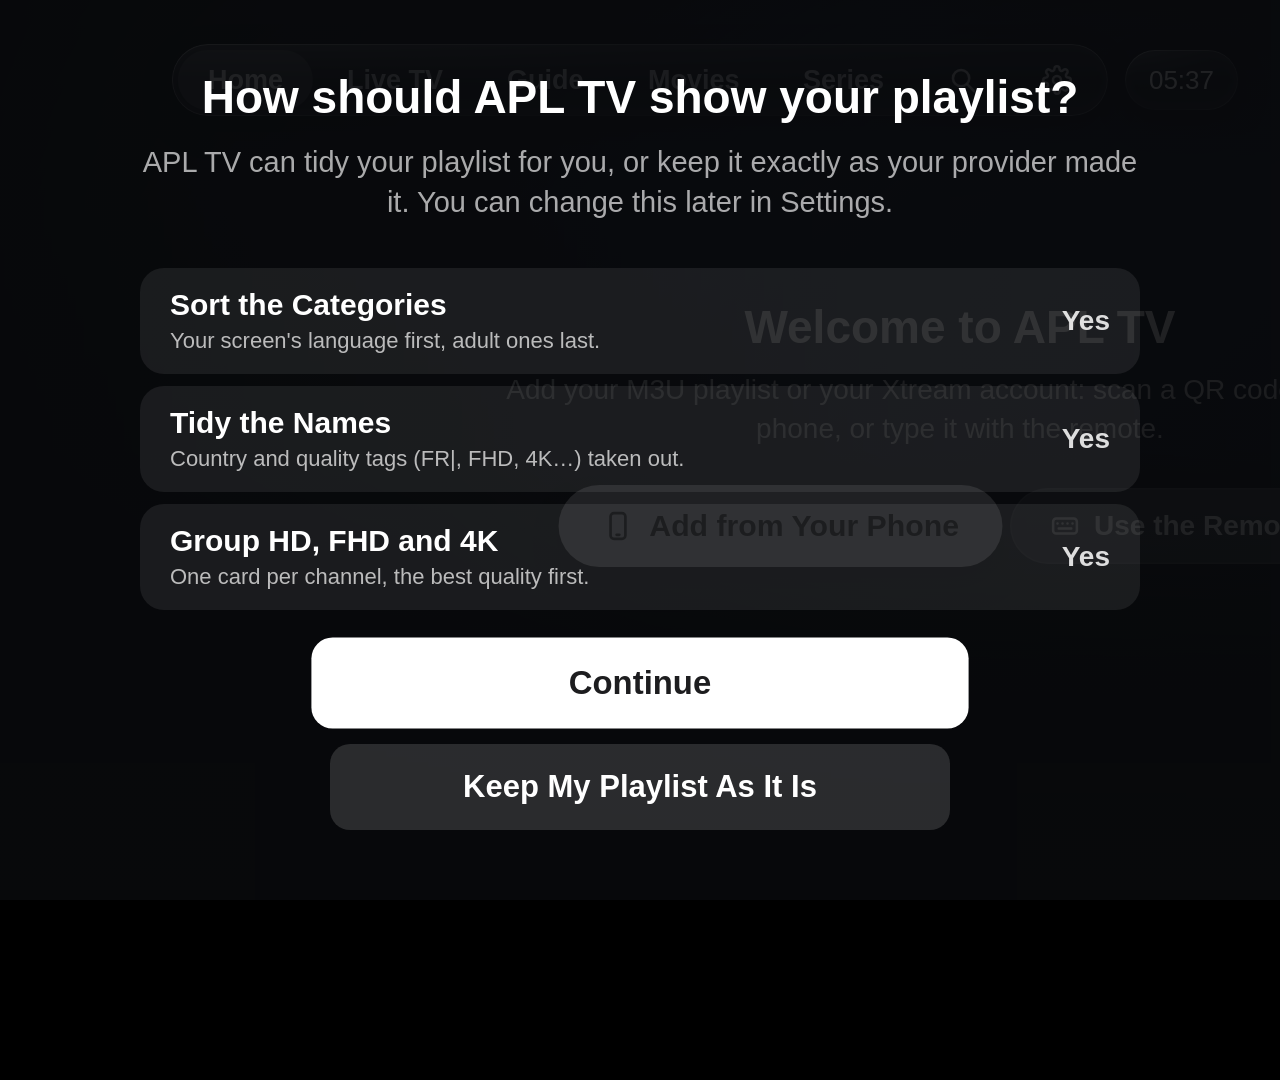
==== apltv/app/index.html @ cfad2bf5 "APL Launcher 1.3.2 with APL TV 1.0.11: Home loads in one go APL TV (Knikt/APL-TV-for-TizenOS 1.0.10," ====
<!DOCTYPE html>
<html lang="en">
<head>
    <meta charset="utf-8">
    <meta name="viewport" content="width=1920, height=1080, user-scalable=no">
    <title>APL TV</title>
    <link rel="stylesheet" href="css/tv.css" data-app-css>
    <link rel="stylesheet" href="css/tv2.css" data-app-css>
</head>
<body class="perf is-booting">
    <!-- The video plane sits under the page: wherever the page is transparent, the picture shows -->
    <object id="av" type="application/avplayer"></object>
    <div id="mv" class="mv"></div>

    <!-- Backdrop: dark gradient, or the artwork of what is selected -->
    <div id="bg" class="bg"><div id="bgImgA" class="bg__img"></div><div id="bgImgB" class="bg__img"></div><div class="bg__scrim"></div></div>

    <header id="top" class="top">
        <nav id="tabs" class="tabs"></nav>
        <div id="status" class="status"><span id="clock" class="status__clock">09:41</span></div>
    </header>

    <main id="views" class="views">
        <section id="v-home" class="view view--home"></section>
        <section id="v-live" class="view view--live"></section>
        <section id="v-guide" class="view view--guide"></section>
        <section id="v-movies" class="view view--vod"></section>
        <section id="v-series" class="view view--vod"></section>
        <section id="v-search" class="view view--search"></section>
        <section id="v-settings" class="view view--settings"></section>
    </main>

    <section id="detail" class="detail"></section>
    <section id="person" class="person"></section>
    <section id="osd" class="osd"></section>
    <section id="mvui" class="mvui"></section>
    <section id="sheet" class="sheet"></section>

    <div id="menu" class="menu"><div class="menu__panel"></div></div>
    <div id="alert" class="alert"></div>
    <div id="toast" class="toast" aria-live="polite"></div>
    <div id="boot" class="boot"><div class="boot__logo"><span class="boot__mark">APL</span><span class="boot__tv">TV</span></div><div id="bootMsg" class="boot__msg"></div></div>
    <input id="ime" class="ime" type="text" autocomplete="off" autocorrect="off" autocapitalize="off" spellcheck="false">

    <!-- Samsung API (AVPlay, product info, voice): provided by the screen -->
    <script src="$WEBAPIS/webapis/webapis.js"></script>
    <!-- What this version contains, then start-up: boot.js loads the rest,
         or the newer version downloaded by the automatic update (js/updater.js) -->
    <script src="js/build.js"></script>
    <script id="tv-boot" src="js/boot.js"></script>
</body>
</html>
---- apltv/app/css/tv.css ----
/* ============================================================
   APL TV: the look of APL Launcher (tvOS 26 style) for live TV,
   movies and series. 1920x1080 surface.
   - SF Pro Display, white focus that grows with a slight spring,
     Liquid Glass sheets (static gradients and a masked rim, no live
     blur: the same cost as APL Launcher's default "perf" mode).
   - The video plane is UNDER the page: html, body and every view are
     transparent where the picture must show (preview window, full
     screen, multiview). #bg draws the dark backdrop everywhere else.
   ============================================================ */

/* Two addresses for each font: ../fonts/ when this file is read from css/, fonts/ when an automatic
   update puts it in the page itself (js/boot.js), where ../fonts/ points outside the app */
@font-face { font-family: "SF Pro Display"; font-weight: 400; src: local("SF Pro Display"), url("../fonts/SFPRODISPLAYREGULAR.OTF") format("opentype"), url("fonts/SFPRODISPLAYREGULAR.OTF") format("opentype"); }
@font-face { font-family: "SF Pro Display"; font-weight: 500; src: local("SF Pro Display Medium"), url("../fonts/SFPRODISPLAYMEDIUM.OTF") format("opentype"), url("fonts/SFPRODISPLAYMEDIUM.OTF") format("opentype"); }
@font-face { font-family: "SF Pro Display"; font-weight: 600; src: local("SF Pro Display Medium"), url("../fonts/SFPRODISPLAYMEDIUM.OTF") format("opentype"), url("fonts/SFPRODISPLAYMEDIUM.OTF") format("opentype"); }
@font-face { font-family: "SF Pro Display"; font-weight: 700; src: local("SF Pro Display Bold"), url("../fonts/SFPRODISPLAYBOLD.OTF") format("opentype"), url("fonts/SFPRODISPLAYBOLD.OTF") format("opentype"); }

* { margin: 0; padding: 0; box-sizing: border-box; }

:root {
    --ease: cubic-bezier(0.25, 1, 0.5, 1);
    --spring: cubic-bezier(0.34, 1.32, 0.64, 1);
    --glass:
        radial-gradient(120% 90% at 12% 0%, rgba(255,255,255,0.13) 0%, rgba(255,255,255,0.03) 45%, rgba(255,255,255,0) 70%),
        linear-gradient(180deg, rgba(255,255,255,0.07) 0%, rgba(255,255,255,0.01) 50%, rgba(255,255,255,0.03) 100%);
    --glass-shadow: inset 0 1px 0 rgba(255,255,255,0.22), inset 0 0 14px rgba(255,255,255,0.07), 0 12px 32px rgba(0,0,0,0.24);
    --focus-bg: #f5f5f7;
    --focus-fg: #1c1c1e;
    --dim: rgba(255,255,255,0.62);
    --faint: rgba(255,255,255,0.42);
    --blue: #0a84ff;
    --imdb: #f5c518;
    --live: #ff453a;
}

html, body {
    width: 1920px;
    height: 1080px;
    overflow: hidden;
    background: transparent;
    color: #fff;
    font-family: "SF Pro Display", -apple-system, BlinkMacSystemFont, "Segoe UI", Roboto, sans-serif;
    -webkit-font-smoothing: antialiased;
    cursor: none;
    user-select: none;
}
body.is-preview { cursor: default; }
.ime { position: fixed; left: -2000px; top: 0; width: 600px; height: 60px; opacity: 0; }

/* ===================== VIDEO PLANE ===================== */
#av { position: fixed; left: 0; top: 0; width: 1920px; height: 1080px; z-index: 0; }
.pvideo { position: fixed; z-index: 0; background: #000; object-fit: contain; }

/* ===================== BACKDROP ===================== */
.bg { position: fixed; top: 0; right: 0; bottom: 0; left: 0; z-index: 1; background: radial-gradient(120% 90% at 20% 0%, #1b2233 0%, #0c0f17 45%, #06070b 100%); transition: opacity 300ms ease; }
.bg__img { position: absolute; top: 0; right: 0; bottom: 0; left: 0; background: center / cover no-repeat; opacity: 0; transition: opacity 500ms ease; }
.bg__img.is-on { opacity: 1; }
.bg__scrim { position: absolute; top: 0; right: 0; bottom: 0; left: 0;
    background: linear-gradient(90deg, rgba(6,7,11,0.92) 0%, rgba(6,7,11,0.70) 35%, rgba(6,7,11,0.15) 70%, rgba(6,7,11,0.05) 100%),
                linear-gradient(180deg, rgba(6,7,11,0.35) 0%, rgba(6,7,11,0) 22%, rgba(6,7,11,0) 50%, rgba(6,7,11,0.85) 78%, #06070b 100%); }
.bg.is-soft .bg__img { filter: none; }
.bg.is-dark .bg__scrim { background: rgba(6,7,11,0.86); }
/* While a picture plays under the page (full screen, preview window, multiview), no backdrop */
.has-video .bg, .in-live .bg, .in-guide .bg { opacity: 0; }

/* ===================== GLASS ===================== */
.glass, .tabs, .status, .btn, .chip, .lrow, .crow, .gcell, .kb__key, .srow, .osd__bar, .osd__list, .ccard__art, .menu__panel, .field {
    position: relative;
}
.glass, .tabs, .status, .osd__bar, .osd__list, .menu__panel {
    background: var(--glass), rgba(26, 28, 36, 0.72);
    box-shadow: var(--glass-shadow);
}
.glass::before, .tabs::before, .status::before, .osd__bar::before, .osd__list::before, .menu__panel::before, .btn::before, .chip::before {
    content: "";
    position: absolute;
    top: 0; right: 0; bottom: 0; left: 0;
    border-radius: inherit;
    padding: 1px;
    background: linear-gradient(135deg, rgba(255,255,255,0.42) 0%, rgba(255,255,255,0.10) 24%, rgba(255,255,255,0.02) 50%, rgba(255,255,255,0.06) 76%, rgba(255,255,255,0.24) 100%);
    -webkit-mask: linear-gradient(#000 0 0) content-box, linear-gradient(#000 0 0);
    -webkit-mask-composite: xor;
    mask-composite: exclude;
    pointer-events: none;
}
.is-focused::before { opacity: 0; }

/* ===================== TOP BAR: tabs + clock ===================== */
.top { position: fixed; left: 0; right: 0; top: 0; height: 140px; z-index: 20; pointer-events: none; transition: opacity 260ms ease, transform 300ms var(--ease); }
.top.is-hidden { opacity: 0; transform: translateY(-30px); }
.tabs { position: absolute; top: 44px; left: 50%; transform: translateX(-50%); display: flex; gap: 4px; padding: 6px; border-radius: 40px; white-space: nowrap; }
.tab { position: relative; height: 60px; padding: 0 30px; border-radius: 30px; display: flex; align-items: center; gap: 10px; font-size: 27px; font-weight: 600; color: rgba(255,255,255,0.78); transition: transform 220ms var(--spring), background 160ms ease, color 160ms ease; }
.tab svg { display: block; }
.tab.is-current { background: rgba(255,255,255,0.16); color: #fff; }
.tab.is-focused { background: var(--focus-bg); color: var(--focus-fg); transform: scale(1.08); box-shadow: 0 12px 30px rgba(0,0,0,0.35); z-index: 1; }
.status { position: absolute; top: 50px; right: 42px; height: 60px; padding: 0 24px; border-radius: 30px; display: flex; align-items: center; }
.status__clock { font-size: 26px; font-weight: 500; }

/* ===================== VIEWS ===================== */
.views { position: fixed; top: 0; right: 0; bottom: 0; left: 0; z-index: 5; }
.view { position: absolute; top: 0; right: 0; bottom: 0; left: 0; display: none; overflow: hidden; }
.view.is-on { display: block; animation: viewIn 260ms var(--ease); }
@keyframes viewIn { from { opacity: 0; } to { opacity: 1; } }
.has-video:not(.in-live):not(.in-guide) .views, .has-video .top { opacity: 0; pointer-events: none; }
.in-live.has-video .views, .in-guide.has-video .views { opacity: 1; }
.in-live.has-video .top, .in-guide.has-video .top { opacity: 1; }
.is-fullscreen .views, .is-fullscreen .top, .is-fullscreen .detail { opacity: 0 !important; }

.empty { position: absolute; left: 0; right: 0; top: 380px; text-align: center; }
.empty__title { font-size: 46px; font-weight: 700; margin-bottom: 16px; }
.empty__text { font-size: 28px; color: var(--dim); line-height: 1.4; max-width: 1000px; margin: 0 auto 40px; white-space: pre-line; }
.empty .btn { margin: 0 12px; }

/* ===================== BUTTONS, CHIPS ===================== */
.btn { display: inline-flex; align-items: center; justify-content: center; gap: 14px; height: 76px; padding: 0 40px; border-radius: 38px; font-size: 28px; font-weight: 600; color: #fff;
    background: var(--glass), rgba(60, 64, 78, 0.62); box-shadow: var(--glass-shadow); transition: transform 240ms var(--spring), background 150ms ease, color 150ms ease; white-space: nowrap; }
.btn--primary { background: var(--glass), rgba(255,255,255,0.26); }
.btn.is-focused { background: var(--focus-bg); color: var(--focus-fg); transform: scale(1.08); box-shadow: 0 18px 40px rgba(0,0,0,0.45); z-index: 2; }
.btn--round { width: 76px; padding: 0; }
.chip { display: inline-flex; align-items: center; height: 58px; padding: 0 28px; border-radius: 29px; font-size: 24px; font-weight: 600; color: rgba(255,255,255,0.86); white-space: nowrap;
    background: var(--glass), rgba(40, 43, 54, 0.66); box-shadow: var(--glass-shadow); transition: transform 220ms var(--spring), background 150ms ease, color 150ms ease; }
.chip.is-current { background: rgba(255,255,255,0.22); color: #fff; }
.chip.is-on { color: #fff; box-shadow: inset 0 0 0 2px rgba(255,255,255,0.45); }
.chip.is-focused { background: var(--focus-bg); color: var(--focus-fg); transform: scale(1.08); box-shadow: 0 14px 30px rgba(0,0,0,0.4); z-index: 2; }
.chip__n { margin-left: 12px; font-size: 20px; opacity: 0.6; }
.chip.is-focused .lrow__flag { background: rgba(0,0,0,0.08); color: #3a3a3c; }

.imdb { display: inline-flex; align-items: center; gap: 8px; height: 34px; padding: 0 10px 0 6px; border-radius: 8px; font-size: 23px; font-weight: 700; color: #fff; }
.imdb b { display: inline-block; padding: 1px 7px; border-radius: 5px; background: var(--imdb); color: #000; font-size: 17px; font-weight: 800; letter-spacing: -0.3px; }
.badge { display: inline-flex; align-items: center; height: 30px; padding: 0 10px; border-radius: 7px; border: 2px solid rgba(255,255,255,0.5); font-size: 18px; font-weight: 700; color: rgba(255,255,255,0.86); letter-spacing: 0.5px; }
.badge--live { border: 0; background: var(--live); color: #fff; }
.dot { display: inline-block; width: 6px; height: 6px; border-radius: 3px; background: rgba(255,255,255,0.5); margin: 0 14px; vertical-align: middle; }
.bar { height: 6px; border-radius: 3px; background: rgba(255,255,255,0.22); overflow: hidden; }
.bar i { display: block; height: 100%; border-radius: 3px; background: #fff; }

/* ===================== HOME (Apple TV / Netflix style) ===================== */
.home { position: absolute; left: 0; top: 0; width: 1920px; transition: transform 380ms var(--ease); }
.hero { position: relative; height: 780px; padding: 220px 0 0 96px; transition: opacity 320ms ease; }
.home.is-rows .hero { opacity: 0; }
.in-rows .bg__scrim { background: linear-gradient(180deg, rgba(6,7,11,0.5) 0%, rgba(6,7,11,0.78) 45%, rgba(6,7,11,0.92) 100%); }
.hero__logo { max-width: 760px; max-height: 170px; display: block; margin-bottom: 26px; object-fit: contain; object-position: left bottom; filter: drop-shadow(0 4px 20px rgba(0,0,0,0.5)); }
.hero__title { font-size: 84px; font-weight: 700; letter-spacing: -1.5px; line-height: 1.02; max-width: 1100px; margin-bottom: 22px; text-shadow: 0 4px 30px rgba(0,0,0,0.5);
    display: -webkit-box; -webkit-line-clamp: 2; -webkit-box-orient: vertical; overflow: hidden; }
.hero__kicker { font-size: 24px; font-weight: 700; letter-spacing: 2px; text-transform: uppercase; color: rgba(255,255,255,0.75); margin-bottom: 14px; }
.hero__meta { display: flex; align-items: center; gap: 0; font-size: 25px; font-weight: 500; color: rgba(255,255,255,0.86); margin-bottom: 20px; }
.hero__meta > * + * { margin-left: 16px; }
.hero__desc { width: 900px; font-size: 27px; line-height: 1.38; color: rgba(255,255,255,0.84); text-shadow: 0 2px 14px rgba(0,0,0,0.6);
    display: -webkit-box; -webkit-line-clamp: 3; -webkit-box-orient: vertical; overflow: hidden; margin-bottom: 34px; min-height: 37px; }
.hero__btns { display: flex; gap: 22px; }
.hero__dots { position: absolute; right: 96px; bottom: 40px; display: flex; gap: 10px; }
.hero__dots i { width: 10px; height: 10px; border-radius: 5px; background: rgba(255,255,255,0.35); transition: width 300ms var(--ease), background 300ms ease; }
.hero__dots i.is-on { width: 34px; background: #fff; }

.rows { padding-bottom: 300px; }
.row { position: relative; margin-bottom: 26px; }
.row__title { padding-left: 96px; height: 54px; font-size: 31px; font-weight: 700; letter-spacing: -0.2px; display: flex; align-items: center; gap: 14px; }
.row__title small { font-size: 23px; font-weight: 500; color: var(--faint); }
.row__clip { position: relative; height: var(--row-h, 300px); overflow: visible; }
.row__strip { position: absolute; left: 96px; top: 18px; display: flex; gap: 36px; transition: transform 360ms var(--ease); }

/* Cards */
.card { position: relative; flex: none; transition: transform 260ms var(--spring); }
.card__art { position: relative; border-radius: 18px; overflow: hidden; background: #1c1f28 center / cover no-repeat; box-shadow: 0 8px 20px rgba(0,0,0,0.35); transition: box-shadow 260ms ease; }
.card__art::after { content: ""; position: absolute; top: 0; right: 0; bottom: 0; left: 0; border-radius: inherit; pointer-events: none;
    background: linear-gradient(165deg, rgba(255,255,255,0.30) 0%, rgba(255,255,255,0.06) 38%, rgba(255,255,255,0) 60%); opacity: 0; transition: opacity 260ms ease; }
.card.is-focused { transform: scale(1.1); z-index: 3; }
.card.is-focused .card__art { box-shadow: 0 28px 46px -8px rgba(0,0,0,0.7), 0 10px 18px rgba(0,0,0,0.4); }
.card.is-focused .card__art::after { opacity: 1; }
.card__fallback { position: absolute; top: 0; right: 0; bottom: 0; left: 0; display: flex; align-items: center; justify-content: center; padding: 20px; text-align: center;
    font-size: 28px; font-weight: 700; line-height: 1.15; color: rgba(255,255,255,0.88); background: linear-gradient(160deg, #2c3448 0%, #151a26 100%); }
.card__cap { margin-top: 14px; font-size: 23px; font-weight: 600; white-space: nowrap; overflow: hidden; text-overflow: ellipsis; color: rgba(255,255,255,0.9); }
.card__sub { margin-top: 3px; font-size: 20px; color: var(--faint); white-space: nowrap; overflow: hidden; text-overflow: ellipsis; display: flex; align-items: center; gap: 10px; }
.card__sub .imdb { height: 26px; font-size: 19px; padding: 0; }
.card__sub .imdb b { font-size: 14px; padding: 0 5px; }
.card__bar { position: absolute; left: 16px; right: 16px; bottom: 14px; height: 6px; border-radius: 3px; background: rgba(255,255,255,0.3); overflow: hidden; }
.card__bar i { display: block; height: 100%; background: #fff; border-radius: 3px; }
.card__rate { position: absolute; top: 12px; right: 12px; }
.card__rate .imdb { height: 30px; background: rgba(0,0,0,0.62); padding: 0 9px 0 5px; font-size: 19px; }
.card__rate .imdb b { font-size: 14px; padding: 0 5px; }

.card--poster .card__art { width: 230px; height: 345px; }
.card--poster { width: 230px; }
.card--wide .card__art { width: 420px; height: 236px; }
.card--wide { width: 420px; }
.card__wtxt { position: absolute; left: 0; right: 0; bottom: 0; padding: 70px 20px 26px; background: linear-gradient(transparent, rgba(0,0,0,0.82) 60%); }
.card__wtitle { font-size: 27px; font-weight: 700; white-space: nowrap; overflow: hidden; text-overflow: ellipsis; }
.card__wsub { font-size: 20px; color: rgba(255,255,255,0.75); white-space: nowrap; overflow: hidden; text-overflow: ellipsis; }

/* Channel card: logo on glass, what is on, live progress */
.card--channel { width: 330px; }
.card--channel .card__art { width: 330px; height: 186px; background: radial-gradient(80% 90% at 50% 30%, #3a3f4d 0%, #181b23 100%); }
.card__logo { position: absolute; left: 40px; right: 40px; top: 50px; bottom: 56px; background: center / contain no-repeat; }
.card__logo--txt { display: flex; align-items: center; justify-content: center; font-size: 34px; font-weight: 700; text-align: center; line-height: 1.05; background: none; }
.card__now { position: absolute; left: 18px; right: 18px; bottom: 24px; font-size: 19px; font-weight: 600; color: rgba(255,255,255,0.82); white-space: nowrap; overflow: hidden; text-overflow: ellipsis; text-align: center; }
.card--channel .card__bar { bottom: 12px; height: 5px; left: 40px; right: 40px; }
.card__live { position: absolute; top: 12px; left: 12px; }

/* ===================== LIVE TV (TiviMate layout) ===================== */
/* The whole view is dark except the preview window, where the video plane shows through */
.live__hole { position: absolute; left: 1190px; top: 150px; width: 670px; height: 377px; border-radius: 22px; box-shadow: 0 0 0 3000px #07080c; z-index: 0; }
.live__hole::after { content: ""; position: absolute; top: 0; right: 0; bottom: 0; left: 0; border-radius: inherit; box-shadow: inset 0 0 0 1.5px rgba(255,255,255,0.12); }
.live__holemsg { position: absolute; left: 1190px; top: 150px; width: 670px; height: 377px; display: flex; flex-direction: column; align-items: center; justify-content: center; gap: 14px;
    font-size: 24px; color: var(--faint); text-align: center; z-index: 1; }
.live__holemsg.is-hidden { display: none; }
.live__cats { position: absolute; left: 50px; top: 140px; width: 420px; height: 920px; overflow: hidden; padding: 10px 14px; z-index: 1;
    -webkit-mask-image: linear-gradient(180deg, #000 0, #000 calc(100% - 60px), transparent 100%); }
.live__chans { position: absolute; left: 480px; top: 140px; width: 690px; height: 920px; overflow: hidden; padding: 10px 14px; z-index: 1;
    -webkit-mask-image: linear-gradient(180deg, #000 0, #000 calc(100% - 60px), transparent 100%); }
.live__list { transition: transform 240ms var(--ease); }
.live__head { height: 50px; padding-left: 22px; font-size: 21px; font-weight: 600; letter-spacing: 1.4px; text-transform: uppercase; color: var(--faint); display: flex; align-items: center; }
.lrow { display: flex; align-items: center; height: 64px; margin-bottom: 8px; padding: 0 24px; border-radius: 32px; font-size: 25px; font-weight: 500; color: rgba(255,255,255,0.86);
    transition: transform 220ms var(--spring), background 150ms ease, color 150ms ease; }
.lrow__label { flex: 1; white-space: nowrap; overflow: hidden; text-overflow: ellipsis; }
.lrow__n { margin-left: 14px; font-size: 20px; color: var(--faint); }
.lrow__flag { margin-right: 12px; font-size: 16px; font-weight: 700; padding: 2px 7px; border-radius: 5px; background: rgba(255,255,255,0.14); color: rgba(255,255,255,0.8); letter-spacing: 0.5px; }
.lrow.is-current { background: rgba(255,255,255,0.13); color: #fff; }
.lrow.is-focused { background: var(--focus-bg); color: var(--focus-fg); transform: scale(1.04); box-shadow: 0 14px 30px rgba(0,0,0,0.35); }
.lrow.is-focused .lrow__n { color: #6e6e73; }
.lrow.is-focused .lrow__flag { background: rgba(0,0,0,0.08); color: #3a3a3c; }
.lrow__ico { margin-right: 14px; display: flex; opacity: 0.85; }

.crow { display: flex; align-items: center; height: 92px; margin-bottom: 8px; padding: 0 22px 0 16px; border-radius: 24px; transition: transform 220ms var(--spring), background 150ms ease, color 150ms ease; }
.crow__num { width: 58px; flex: none; font-size: 22px; font-weight: 600; color: var(--faint); text-align: center; }
.crow__logo { flex: none; width: 116px; height: 66px; border-radius: 12px; margin-right: 20px; background: rgba(255,255,255,0.07) center / contain no-repeat; background-origin: content-box; padding: 7px 10px;
    display: flex; align-items: center; justify-content: center; font-size: 20px; font-weight: 700; color: rgba(255,255,255,0.7); overflow: hidden; text-align: center; line-height: 1.05; }
.crow__txt { flex: 1; min-width: 0; }
.crow__name { font-size: 27px; font-weight: 600; white-space: nowrap; overflow: hidden; text-overflow: ellipsis; display: flex; align-items: center; gap: 10px; }
.crow__name .q { font-size: 15px; font-weight: 700; padding: 1px 6px; border-radius: 4px; border: 1.5px solid currentColor; opacity: 0.55; }
.crow__prog { margin-top: 4px; font-size: 21px; color: var(--dim); white-space: nowrap; overflow: hidden; text-overflow: ellipsis; }
.crow__bar { margin-top: 8px; width: 220px; height: 4px; }
.crow__fav { flex: none; margin-left: 12px; color: #ffd60a; display: flex; }
.crow.is-current { background: rgba(255,255,255,0.10); }
.crow.is-current .crow__num { color: var(--blue); }
.crow.is-focused { background: var(--focus-bg); color: var(--focus-fg); transform: scale(1.03); box-shadow: 0 14px 30px rgba(0,0,0,0.35); }
.crow.is-focused .crow__num, .crow.is-focused .crow__prog { color: #6e6e73; }
.crow.is-focused .crow__logo { background-color: rgba(0,0,0,0.85); color: #fff; }
.crow.is-focused .bar { background: rgba(0,0,0,0.14); }
.crow.is-focused .bar i { background: #1d1d1f; }
.crow.is-focused .crow__fav { color: #ff9f0a; }

.live__info { position: absolute; left: 1190px; top: 552px; width: 670px; height: 500px; z-index: 1; }
.live__chan { display: flex; align-items: center; gap: 16px; font-size: 24px; font-weight: 600; color: var(--dim); margin-bottom: 12px; }
.live__now { font-size: 38px; font-weight: 700; line-height: 1.12; margin-bottom: 12px; display: -webkit-box; -webkit-line-clamp: 2; -webkit-box-orient: vertical; overflow: hidden; }
.live__time { display: flex; align-items: center; gap: 18px; font-size: 22px; color: var(--dim); margin-bottom: 18px; }
.live__time .bar { flex: 1; max-width: 300px; }
.live__desc { font-size: 23px; line-height: 1.4; color: rgba(255,255,255,0.72); display: -webkit-box; -webkit-line-clamp: 5; -webkit-box-orient: vertical; overflow: hidden; margin-bottom: 20px; }
.live__next { font-size: 22px; color: var(--faint); white-space: nowrap; overflow: hidden; text-overflow: ellipsis; }
.live__next b { color: rgba(255,255,255,0.8); font-weight: 600; }
.live__hint { position: absolute; left: 1190px; bottom: 30px; font-size: 20px; color: var(--faint); z-index: 1; }

/* ===================== GUIDE (EPG grid) ===================== */
.guide__hole { position: absolute; left: 1300px; top: 140px; width: 560px; height: 315px; border-radius: 20px; box-shadow: 0 0 0 3000px #07080c; z-index: 0; }
.guide__hole::after { content: ""; position: absolute; top: 0; right: 0; bottom: 0; left: 0; border-radius: inherit; box-shadow: inset 0 0 0 1.5px rgba(255,255,255,0.12); }
.guide__top { position: absolute; left: 96px; top: 150px; width: 1150px; height: 300px; z-index: 1; }
.guide__cat { display: flex; align-items: center; gap: 14px; margin-bottom: 18px; }
.guide__title { font-size: 44px; font-weight: 700; line-height: 1.1; margin-bottom: 12px; display: -webkit-box; -webkit-line-clamp: 2; -webkit-box-orient: vertical; overflow: hidden; }
.guide__meta { font-size: 23px; color: var(--dim); margin-bottom: 14px; display: flex; align-items: center; gap: 14px; }
.guide__desc { font-size: 23px; line-height: 1.4; color: rgba(255,255,255,0.72); display: -webkit-box; -webkit-line-clamp: 3; -webkit-box-orient: vertical; overflow: hidden; }
.guide__grid { position: absolute; left: 50px; top: 478px; width: 1820px; height: 580px; overflow: hidden; z-index: 1; }
.guide__ruler { position: absolute; left: 300px; top: 0; right: 0; height: 44px; overflow: hidden; }
.guide__tick { position: absolute; top: 6px; font-size: 21px; font-weight: 600; color: var(--dim); padding-left: 12px; border-left: 2px solid rgba(255,255,255,0.18); height: 30px; line-height: 30px; }
.guide__body { position: absolute; left: 0; top: 52px; right: 0; bottom: 0; overflow: hidden; -webkit-mask-image: linear-gradient(180deg, #000 0, #000 calc(100% - 50px), transparent 100%); }
.guide__rows { transition: transform 240ms var(--ease); }
.grow { position: relative; height: 84px; margin-bottom: 8px; }
.grow__ch { position: absolute; left: 0; top: 0; width: 284px; height: 84px; border-radius: 18px; background: rgba(255,255,255,0.07); display: flex; align-items: center; padding: 0 14px; gap: 14px; }
.grow__ch.is-current { background: rgba(255,255,255,0.16); }
.grow__num { width: 44px; font-size: 20px; font-weight: 600; color: var(--faint); text-align: center; flex: none; }
.grow__logo { width: 92px; height: 54px; flex: none; background: center / contain no-repeat; display: flex; align-items: center; justify-content: center; font-size: 18px; font-weight: 700; text-align: center; color: rgba(255,255,255,0.75); overflow: hidden; }
.grow__name { font-size: 21px; font-weight: 600; white-space: nowrap; overflow: hidden; text-overflow: ellipsis; min-width: 0; }
.grow__progs { position: absolute; left: 300px; top: 0; right: 0; height: 84px; overflow: hidden; }
.gcell { position: absolute; top: 0; height: 84px; border-radius: 16px; padding: 0 18px; display: flex; flex-direction: column; justify-content: center; overflow: hidden;
    background: rgba(255,255,255,0.08); box-shadow: inset 0 1px 0 rgba(255,255,255,0.1); transition: background 120ms ease, color 120ms ease; }
.gcell__t { font-size: 22px; font-weight: 600; white-space: nowrap; overflow: hidden; text-overflow: ellipsis; }
.gcell__h { font-size: 18px; color: var(--faint); white-space: nowrap; overflow: hidden; }
.gcell.is-now { background: rgba(255,255,255,0.15); }
.gcell.is-past { opacity: 0.55; }
.gcell.is-empty { background: rgba(255,255,255,0.04); }
.gcell.is-empty .gcell__t { color: var(--faint); font-weight: 500; }
.gcell.is-focused { background: var(--focus-bg); color: var(--focus-fg); opacity: 1; box-shadow: 0 10px 24px rgba(0,0,0,0.35); z-index: 2; }
.gcell.is-focused .gcell__h, .gcell.is-empty.is-focused .gcell__t { color: #6e6e73; }
.guide__now { position: absolute; top: 0; bottom: 0; width: 3px; margin-left: -1px; background: var(--live); border-radius: 2px; z-index: 3; box-shadow: 0 0 10px rgba(255,69,58,0.6); }

/* ===================== MOVIES / SERIES ===================== */
.vod__chips { position: absolute; left: 0; right: 0; top: 140px; height: 90px; overflow: hidden; }
.vod__chipstrip { position: absolute; left: 96px; top: 14px; display: flex; gap: 16px; transition: transform 300ms var(--ease); }
.vod__grid { position: absolute; left: 0; right: 0; top: 236px; bottom: 0; overflow: hidden; -webkit-mask-image: linear-gradient(180deg, transparent 0, #000 26px, #000 calc(100% - 60px), transparent 100%); }
.vod__gridin { position: absolute; left: 96px; top: 30px; display: grid; grid-template-columns: repeat(7, 220px); column-gap: 36px; row-gap: 34px; transition: transform 320ms var(--ease); }
.vod__gridin .card--poster, .vod__gridin .card--poster .card__art { width: 220px; }
.vod__gridin .card--poster .card__art { height: 330px; }
.vod__count { position: absolute; right: 96px; top: 160px; font-size: 22px; color: var(--faint); }

/* ===================== DETAIL (movie / series page) ===================== */
.detail { position: fixed; top: 0; right: 0; bottom: 0; left: 0; z-index: 25; display: none; overflow: hidden; background: #06070b; }
.detail.is-open { display: block; animation: viewIn 280ms var(--ease); }
.detail__bg { position: absolute; top: 0; right: 0; bottom: 0; left: 0; background: center / cover no-repeat; transition: opacity 400ms ease; }
.detail__scrim { position: absolute; top: 0; right: 0; bottom: 0; left: 0;
    background: linear-gradient(90deg, rgba(6,7,11,0.96) 0%, rgba(6,7,11,0.82) 34%, rgba(6,7,11,0.25) 66%, rgba(6,7,11,0.1) 100%),
                linear-gradient(180deg, rgba(6,7,11,0.2) 0%, rgba(6,7,11,0) 30%, rgba(6,7,11,0.6) 72%, #06070b 100%); }
.detail__in { position: absolute; left: 0; top: 0; width: 1920px; transition: transform 380ms var(--ease); }
.detail__main { position: relative; height: 1080px; padding: 200px 0 0 96px; }
.detail__logo { max-width: 720px; max-height: 200px; display: block; margin-bottom: 28px; object-fit: contain; object-position: left bottom; filter: drop-shadow(0 4px 20px rgba(0,0,0,0.5)); }
.detail__title { font-size: 80px; font-weight: 700; letter-spacing: -1.5px; line-height: 1.02; max-width: 1150px; margin-bottom: 24px; display: -webkit-box; -webkit-line-clamp: 2; -webkit-box-orient: vertical; overflow: hidden; }
.detail__meta { display: flex; align-items: center; flex-wrap: wrap; font-size: 25px; color: rgba(255,255,255,0.86); margin-bottom: 22px; }
.detail__meta > * { margin-right: 14px; }
.detail__meta > .dot { margin: 0 14px 0 0; }
.detail__tagline { font-size: 26px; font-style: italic; color: rgba(255,255,255,0.7); margin-bottom: 14px; }
.detail__desc { width: 1000px; font-size: 28px; line-height: 1.42; color: rgba(255,255,255,0.86); margin-bottom: 40px; display: -webkit-box; -webkit-line-clamp: 5; -webkit-box-orient: vertical; overflow: hidden; }
.detail__btns { display: flex; gap: 22px; margin-bottom: 36px; }
.detail__people { width: 1000px; font-size: 22px; line-height: 1.5; color: var(--faint); }
.detail__people b { color: rgba(255,255,255,0.75); font-weight: 600; }
.detail__progress { display: flex; align-items: center; gap: 16px; font-size: 22px; color: var(--dim); margin: -16px 0 30px; }
.detail__progress .bar { width: 260px; }
.detail__section { padding: 0 96px; margin-top: -270px; position: relative; }
.detail__seasons { display: flex; gap: 14px; margin-bottom: 22px; height: 70px; align-items: center; }
.detail__eps { position: relative; height: 420px; }
.detail__epstrip { position: absolute; left: 0; top: 10px; display: flex; gap: 32px; transition: transform 340ms var(--ease); }
.ep { flex: none; width: 420px; transition: transform 260ms var(--spring); }
.ep__art { position: relative; width: 420px; height: 236px; border-radius: 18px; overflow: hidden; background: #1c1f28 center / cover no-repeat; box-shadow: 0 8px 20px rgba(0,0,0,0.35); }
.ep__n { margin-top: 14px; font-size: 20px; font-weight: 600; color: var(--faint); }
.ep__t { margin-top: 2px; font-size: 25px; font-weight: 700; white-space: nowrap; overflow: hidden; text-overflow: ellipsis; }
.ep__d { margin-top: 6px; font-size: 20px; line-height: 1.35; color: var(--dim); display: -webkit-box; -webkit-line-clamp: 2; -webkit-box-orient: vertical; overflow: hidden; }
.ep.is-focused { transform: scale(1.08); z-index: 2; }
.ep.is-focused .ep__art { box-shadow: 0 0 0 4px #fff, 0 26px 44px rgba(0,0,0,0.6); }

/* Cast & Crew */
.detail__h { height: 56px; font-size: 30px; font-weight: 700; display: flex; align-items: center; margin-bottom: 4px; }
.detail__cast { position: relative; margin-top: 26px; }
.detail__caststrip { position: relative; height: 300px; }
.pcard { flex: none; width: 190px; display: flex; flex-direction: column; align-items: center; text-align: center; transition: transform 240ms var(--spring); }
.pcard__photo { width: 170px; height: 170px; border-radius: 50%; background: #2a2f3c center 20% / cover no-repeat; display: flex; align-items: center; justify-content: center;
    font-size: 52px; font-weight: 700; color: rgba(255,255,255,0.7); box-shadow: 0 10px 24px rgba(0,0,0,0.35); transition: box-shadow 240ms ease; }
.pcard__name { margin-top: 14px; font-size: 22px; font-weight: 600; max-width: 190px; white-space: nowrap; overflow: hidden; text-overflow: ellipsis; }
.pcard__role { margin-top: 2px; font-size: 18px; color: var(--faint); max-width: 190px; white-space: nowrap; overflow: hidden; text-overflow: ellipsis; }
.pcard.is-focused { transform: scale(1.1); z-index: 2; }
.pcard.is-focused .pcard__photo { box-shadow: 0 0 0 5px #fff, 0 20px 40px rgba(0,0,0,0.55); }

/* ===================== PERSON (actor, director) ===================== */
.person { position: fixed; top: 0; right: 0; bottom: 0; left: 0; z-index: 27; display: none; overflow: hidden;
    background: radial-gradient(120% 90% at 20% 0%, #1d2536 0%, #0b0d14 55%, #06070b 100%); }
.person.is-open { display: block; animation: viewIn 260ms var(--ease); }
.person__in { position: absolute; left: 0; top: 0; width: 1920px; transition: transform 360ms var(--ease); }
.person__head { display: flex; gap: 64px; padding: 110px 96px 0; height: 520px; }
.person__photo { flex: none; width: 320px; height: 320px; border-radius: 50%; background: #2a2f3c center 20% / cover no-repeat; box-shadow: 0 30px 60px rgba(0,0,0,0.5);
    display: flex; align-items: center; justify-content: center; font-size: 100px; font-weight: 700; color: rgba(255,255,255,0.7); }
.person__txt { flex: 1; min-width: 0; padding-top: 24px; }
.person__name { font-size: 72px; font-weight: 700; letter-spacing: -1px; margin-bottom: 14px; }
.person__meta { font-size: 25px; color: var(--dim); margin-bottom: 22px; min-height: 30px; }
.person__bio { font-size: 25px; line-height: 1.42; color: rgba(255,255,255,0.8); max-width: 1300px; display: -webkit-box; -webkit-line-clamp: 5; -webkit-box-orient: vertical; overflow: hidden; }
.person__rows { padding-bottom: 300px; }
.person__empty { padding: 30px 96px; font-size: 28px; color: var(--dim); }

/* ===================== PLAYER OSD ===================== */
.osd { position: fixed; top: 0; right: 0; bottom: 0; left: 0; z-index: 30; display: none; pointer-events: none; }
.osd.is-on { display: block; }
.osd__shade { position: absolute; left: 0; right: 0; bottom: 0; height: 520px; background: linear-gradient(180deg, transparent, rgba(0,0,0,0.75)); opacity: 0; transition: opacity 260ms ease; }
.osd.is-shown .osd__shade { opacity: 1; }
.osd__bar { position: absolute; left: 60px; right: 60px; bottom: 50px; min-height: 190px; border-radius: 40px; padding: 30px 40px; display: flex; align-items: center; gap: 34px;
    opacity: 0; transform: translateY(30px); transition: opacity 240ms ease, transform 320ms var(--ease); }
.osd.is-shown .osd__bar { opacity: 1; transform: none; }
.osd__logo { flex: none; width: 190px; height: 120px; border-radius: 22px; background: rgba(255,255,255,0.08) center / contain no-repeat; background-origin: content-box; padding: 14px 18px;
    display: flex; align-items: center; justify-content: center; font-size: 30px; font-weight: 700; text-align: center; }
.osd__txt { flex: 1; min-width: 0; }
.osd__ch { display: flex; align-items: center; gap: 14px; font-size: 25px; font-weight: 600; color: var(--dim); margin-bottom: 8px; }
.osd__ch b { color: #fff; font-weight: 700; }
.osd__title { font-size: 40px; font-weight: 700; white-space: nowrap; overflow: hidden; text-overflow: ellipsis; margin-bottom: 14px; }
.osd__time { display: flex; align-items: center; gap: 20px; font-size: 22px; color: var(--dim); }
.osd__time .bar { flex: 1; height: 8px; border-radius: 4px; }
.osd__next { margin-top: 12px; font-size: 22px; color: var(--faint); white-space: nowrap; overflow: hidden; text-overflow: ellipsis; }
.osd__next b { color: rgba(255,255,255,0.82); font-weight: 600; }
.osd__clock { position: absolute; top: 50px; right: 60px; font-size: 34px; font-weight: 600; text-shadow: 0 2px 14px rgba(0,0,0,0.7); opacity: 0; transition: opacity 240ms ease; }
.osd.is-shown .osd__clock { opacity: 1; }
.osd__num { position: absolute; top: 50px; left: 60px; height: 96px; min-width: 150px; padding: 0 30px; border-radius: 30px; font-size: 64px; font-weight: 700; display: none; align-items: center; justify-content: center; }
.osd__num.is-on { display: flex; }
.osd__state { position: absolute; left: 50%; top: 50%; width: 140px; height: 140px; margin: -70px 0 0 -70px; border-radius: 70px; display: none; align-items: center; justify-content: center; }
.osd__state.is-on { display: flex; }
.osd__spin { width: 64px; height: 64px; border-radius: 50%; border: 6px solid rgba(255,255,255,0.25); border-top-color: #fff; animation: spin 0.9s linear infinite; }
@keyframes spin { to { transform: rotate(360deg); } }
.osd__err { position: absolute; left: 50%; top: 50%; transform: translate(-50%, -50%); width: 900px; padding: 40px 50px; border-radius: 36px; text-align: center; display: none; }
.osd__err.is-on { display: block; }
.osd__err h3 { font-size: 38px; margin-bottom: 14px; }
.osd__err p { font-size: 25px; color: var(--dim); line-height: 1.4; }
/* VOD transport */
.osd__seek { display: flex; align-items: center; gap: 22px; font-size: 24px; font-weight: 600; color: rgba(255,255,255,0.86); font-variant-numeric: tabular-nums; }
.osd__seek .bar { flex: 1; height: 10px; border-radius: 5px; position: relative; overflow: visible; }
.osd__seek .bar i { border-radius: 5px; }
.osd__seek .bar u { position: absolute; top: -7px; width: 24px; height: 24px; margin-left: -12px; border-radius: 12px; background: #fff; box-shadow: 0 2px 10px rgba(0,0,0,0.5); text-decoration: none; }
.osd__seekhint { margin-top: 12px; font-size: 21px; color: var(--faint); }
/* Channel list over the picture (OK in live) */
.osd__list { position: absolute; left: 40px; top: 40px; bottom: 40px; width: 720px; border-radius: 40px; padding: 26px 22px; overflow: hidden; opacity: 0; transform: translateX(-40px);
    transition: opacity 220ms ease, transform 300ms var(--ease); pointer-events: none; }
.osd.has-list .osd__list { opacity: 1; transform: none; }
.osd__listhead { height: 56px; padding: 0 18px; font-size: 26px; font-weight: 700; display: flex; align-items: center; justify-content: space-between; }
.osd__listhead small { font-size: 21px; font-weight: 500; color: var(--faint); }
.osd__listclip { position: absolute; left: 22px; right: 22px; top: 92px; bottom: 26px; overflow: hidden; }
.osd.has-list .osd__bar { opacity: 0; }

/* ===================== MULTIVIEW ===================== */
.mvui { position: fixed; top: 0; right: 0; bottom: 0; left: 0; z-index: 30; display: none; }
.mvui.is-on { display: block; }
.mvt { position: absolute; border-radius: 6px; box-shadow: 0 0 0 0 transparent; transition: box-shadow 160ms ease; }
.mvt.is-focused { box-shadow: 0 0 0 5px #fff, 0 0 30px rgba(0,0,0,0.6); z-index: 2; }
.mvt__label { position: absolute; left: 18px; bottom: 16px; padding: 8px 16px; border-radius: 14px; background: rgba(0,0,0,0.6); font-size: 21px; font-weight: 600; display: flex; align-items: center; gap: 10px; max-width: 90%; }
.mvt__label span { white-space: nowrap; overflow: hidden; text-overflow: ellipsis; }
.mvt__audio { display: none; }
.mvt.is-audio .mvt__audio { display: flex; }
.mvt__empty { position: absolute; top: 0; right: 0; bottom: 0; left: 0; display: flex; flex-direction: column; align-items: center; justify-content: center; gap: 18px; font-size: 26px; color: var(--dim); background: #0b0c11; border-radius: 6px; }
.mvt__plus { width: 90px; height: 90px; border-radius: 45px; display: flex; align-items: center; justify-content: center; background: rgba(255,255,255,0.1); }
.mvt.is-focused .mvt__plus { background: var(--focus-bg); color: var(--focus-fg); }
.mvt__err { position: absolute; left: 0; right: 0; top: 45%; text-align: center; font-size: 22px; color: var(--dim); }
.mvui__hint { position: absolute; left: 0; right: 0; bottom: 14px; text-align: center; font-size: 20px; color: rgba(255,255,255,0.6); text-shadow: 0 1px 8px #000; }

/* ===================== SHEET (settings, forms, QR, pickers) ===================== */
.sheet { position: fixed; top: 0; right: 0; bottom: 0; left: 0; z-index: 35; display: none; background: linear-gradient(160deg, #222a3b 0%, #11141c 55%, #090a0f 100%); }
.sheet.is-open { display: block; animation: viewIn 240ms var(--ease); }
.sheet__title { position: absolute; top: 62px; left: 0; right: 0; text-align: center; font-size: 52px; font-weight: 700; letter-spacing: -0.5px; }
.sheet__hero { position: absolute; left: 160px; top: 230px; width: 640px; display: flex; flex-direction: column; align-items: center; }
.sheet__icon { width: 400px; height: 400px; border-radius: 96px; display: flex; align-items: center; justify-content: center; background: var(--glass), rgba(255,255,255,0.10); box-shadow: var(--glass-shadow); }
.sheet__desc { margin-top: 40px; width: 600px; font-size: 25px; line-height: 1.4; font-weight: 500; color: rgba(255,255,255,0.75); text-align: center; white-space: pre-line; min-height: 70px; }
.sheet__listwrap { position: absolute; left: 1000px; top: 170px; width: 820px; height: 870px; overflow: hidden; padding: 20px 20px 0;
    -webkit-mask-image: linear-gradient(180deg, transparent 0, #000 22px, #000 calc(100% - 40px), transparent 100%); }
.sheet__list { transition: transform 300ms var(--ease); }
.srow { display: flex; align-items: center; height: 76px; margin-bottom: 12px; padding: 0 30px 0 34px; border-radius: 38px; background: rgba(255,255,255,0.12); box-shadow: inset 0 1px 0 rgba(255,255,255,0.14);
    font-size: 29px; font-weight: 500; transition: transform 250ms var(--spring), background 150ms ease, color 150ms ease; }
.srow__label { flex: 1; white-space: nowrap; overflow: hidden; text-overflow: ellipsis; display: flex; align-items: center; gap: 14px; }
.srow__value { margin-left: 20px; color: var(--dim); white-space: nowrap; overflow: hidden; text-overflow: ellipsis; max-width: 420px; }
.srow__value.is-secret { letter-spacing: 3px; }
.srow__acc { margin-left: 14px; display: flex; color: rgba(255,255,255,0.5); }
.srow--action .srow__label { justify-content: center; }
.srow--danger { color: #ff453a; }
.srow__section { margin: 24px 0 12px 34px; font-size: 21px; font-weight: 600; letter-spacing: 1.4px; text-transform: uppercase; color: rgba(255,255,255,0.55); }
.srow.is-focused { background: var(--focus-bg); color: var(--focus-fg); transform: scale(1.04); box-shadow: 0 16px 36px rgba(0,0,0,0.3); }
.srow.is-focused .srow__value, .srow.is-focused .srow__acc { color: #6e6e73; }
.srow.is-focused.srow--danger { color: #ff3b30; }
.srow.is-editing { background: #fff; color: var(--focus-fg); box-shadow: 0 0 0 4px var(--blue), 0 16px 36px rgba(0,0,0,0.3); }
.srow.is-editing .srow__value { color: var(--focus-fg); }

/* QR code page */
.qr { position: absolute; left: 160px; top: 200px; width: 640px; display: flex; flex-direction: column; align-items: center; }
.qr__box { width: 460px; height: 460px; padding: 30px; border-radius: 48px; background: #fff; box-shadow: 0 30px 70px rgba(0,0,0,0.45); }
.qr__box canvas { width: 400px; height: 400px; image-rendering: pixelated; display: block; }
.qr__url { margin-top: 30px; font-size: 26px; font-weight: 600; color: #fff; text-align: center; }
.qr__pin { margin-top: 10px; font-size: 22px; color: var(--dim); }
.qr__state { margin-top: 26px; display: flex; align-items: center; gap: 14px; font-size: 24px; color: var(--dim); }
.qr__state i { width: 14px; height: 14px; border-radius: 7px; background: #30d158; animation: pulse 1.6s ease-in-out infinite; }
@keyframes pulse { 50% { opacity: 0.3; } }
.steps { position: absolute; left: 1000px; top: 230px; width: 780px; }
.step { display: flex; gap: 26px; margin-bottom: 44px; font-size: 30px; line-height: 1.35; color: rgba(255,255,255,0.88); }
.step b { flex: none; width: 56px; height: 56px; border-radius: 28px; background: rgba(255,255,255,0.14); display: flex; align-items: center; justify-content: center; font-size: 26px; }
.steps .btn { margin-top: 20px; }

/* On-screen keyboard (search) */
.search__field { position: absolute; left: 96px; top: 150px; width: 1728px; height: 90px; border-radius: 45px; padding: 0 40px; display: flex; align-items: center; gap: 20px; font-size: 38px; font-weight: 600;
    background: var(--glass), rgba(40, 43, 54, 0.66); box-shadow: var(--glass-shadow); }
.search__field span { flex: 1; white-space: nowrap; overflow: hidden; }
.search__field .caret { display: inline-block; width: 3px; height: 44px; background: var(--blue); vertical-align: middle; animation: pulse 1s steps(1) infinite; margin-left: 2px; }
.search__ph { color: var(--faint); font-weight: 500; }
/* 14 keys a row with margins, not a CSS grid: TVs without grid support showed the letters in one column */
.kb { position: absolute; left: 96px; top: 270px; width: 1722px; display: flex; flex-wrap: wrap; }
.kb__key { flex: none; width: 98px; margin: 0 25px 12px 0; height: 70px; border-radius: 20px; display: flex; align-items: center; justify-content: center; font-size: 29px; font-weight: 600; background: rgba(255,255,255,0.09);
    transition: transform 200ms var(--spring), background 120ms ease, color 120ms ease; }
.kb__key--wide { width: 221px; font-size: 23px; }
.kb__key.is-focused { background: var(--focus-bg); color: var(--focus-fg); transform: scale(1.12); box-shadow: 0 10px 24px rgba(0,0,0,0.4); z-index: 2; }
.search__results { position: absolute; left: 0; right: 0; top: 540px; bottom: 0; overflow: hidden; }
.search__results .rows { padding-bottom: 0; }
.search__in { transition: transform 360ms var(--ease); }

/* ===================== MENU (OK held), ALERT, TOAST ===================== */
.menu { position: fixed; top: 0; right: 0; bottom: 0; left: 0; z-index: 40; display: none; background: rgba(0,0,0,0.45); }
.menu.is-open { display: block; }
.menu__panel { position: absolute; left: 50%; top: 50%; min-width: 620px; max-width: 900px; padding: 14px; border-radius: 32px; transform: translate(-50%, -50%) scale(0.92); opacity: 0;
    background: var(--glass), rgba(40, 42, 50, 0.97); transition: opacity 180ms ease, transform 320ms var(--spring); }
.menu.is-open .menu__panel { opacity: 1; transform: translate(-50%, -50%) scale(1); }
.menu__title { padding: 16px 28px 14px; font-size: 24px; font-weight: 600; color: var(--faint); white-space: nowrap; overflow: hidden; text-overflow: ellipsis; }
.menu__item { display: flex; align-items: center; justify-content: space-between; gap: 40px; height: 80px; padding: 0 28px 0 30px; border-radius: 20px; font-size: 30px; font-weight: 600;
    transition: background 150ms ease, color 150ms ease, transform 220ms var(--spring); }
.menu__item.is-focused { background: #fff; color: #1d1d1f; transform: scale(1.03); }
.menu__item.is-danger { color: #ff453a; }
.menu__item.is-focused.is-danger { color: #ff3b30; }
.menu__item svg { flex: none; opacity: 0.9; }
.menu__check { color: var(--blue); }
/* A long menu scrolls inside the panel (never past the screen's edges): about 10 lines, then a half line */
.menu__list { position: relative; max-height: 852px; overflow: hidden; margin: 0 -14px; padding: 6px 14px; scroll-behavior: smooth; }
.reduce-motion .menu__list { scroll-behavior: auto; }
.menu__label { min-width: 0; overflow: hidden; text-overflow: ellipsis; white-space: nowrap; }

.alert { position: fixed; top: 0; right: 0; bottom: 0; left: 0; z-index: 45; display: flex; align-items: center; justify-content: center; background: rgba(8, 9, 12, 0.9); opacity: 0; pointer-events: none; transition: opacity 220ms ease; }
.alert.is-open { opacity: 1; pointer-events: auto; }
.alert__box { width: 820px; text-align: center; transform: scale(0.94); transition: transform 320ms var(--spring); }
.alert.is-open .alert__box { transform: scale(1); }
.alert__title { margin: 0 0 18px; font-size: 46px; font-weight: 700; }
.alert__msg { margin: 0 0 46px; font-size: 29px; line-height: 1.38; color: rgba(255, 255, 255, 0.66); white-space: pre-line; }
.alert__buttons { display: flex; flex-direction: column; align-items: center; gap: 18px; }
.alert__btn { width: 620px; height: 86px; line-height: 86px; border-radius: 20px; background: rgba(255, 255, 255, 0.14); font-size: 31px; font-weight: 600; transition: background 160ms ease, color 160ms ease, transform 240ms var(--spring); }
.alert__btn.is-danger { color: #ff453a; }
.alert__btn.is-focused { background: #fff; color: #1d1d1f; transform: scale(1.06); }
.alert__btn.is-focused.is-danger { color: #ff3b30; }

.toast { position: fixed; left: 50%; bottom: 90px; transform: translate(-50%, 20px); padding: 18px 34px; border-radius: 22px; background: var(--glass), rgba(30, 30, 36, 0.96); box-shadow: var(--glass-shadow);
    font-size: 25px; font-weight: 500; opacity: 0; transition: opacity 200ms ease, transform 300ms var(--ease); z-index: 50; max-width: 1400px; text-align: center; }
.toast.is-visible { opacity: 1; transform: translate(-50%, 0); }

/* ===================== BOOT ===================== */
.boot { position: fixed; top: 0; right: 0; bottom: 0; left: 0; z-index: 60; background: #000; display: flex; flex-direction: column; align-items: center; justify-content: center; gap: 40px; transition: opacity 500ms ease; }
.boot.is-hidden { opacity: 0; pointer-events: none; }
.boot__logo { display: flex; align-items: baseline; gap: 14px; animation: bootIn 900ms var(--ease); }
.boot__mark { font-size: 120px; font-weight: 700; letter-spacing: -3px; }
.boot__tv { font-size: 120px; font-weight: 400; letter-spacing: -2px; color: rgba(255,255,255,0.7); }
.boot__msg { font-size: 26px; color: var(--faint); min-height: 32px; }
@keyframes bootIn { from { opacity: 0; transform: scale(0.94); } to { opacity: 1; transform: none; } }

/* ===================== MOTION OFF ===================== */
.reduce-motion *, .reduce-motion *::after, .reduce-motion *::before { transition-duration: 0ms !important; animation: none !important; }

/* ===================== SCREEN SAVER (OLED screen protection, js/saver.js) ===================== */
.saver { position: fixed; top: 0; left: 0; width: 1920px; height: 1080px; z-index: 9000; background: #000; opacity: 0; visibility: hidden; transition: opacity 900ms ease, visibility 0s linear 900ms; overflow: hidden; }
.saver.is-on { opacity: 1; visibility: visible; transition: opacity 900ms ease, visibility 0s; }
.saver__pic { position: absolute; top: -5%; left: -5%; right: -5%; bottom: -5%; background: #000 center / cover no-repeat; opacity: 0; transition: opacity 2400ms ease; }
.saver__pic.is-on { opacity: 0.72; }
.saver__pic.is-moving { animation: saverPan 16s linear forwards; }
.saver__pic.is-moving.is-left { animation-name: saverPanLeft; }
@keyframes saverPan { from { transform: scale(1) translate(0, 0); } to { transform: scale(1.08) translate(-2.5%, -1.5%); } }
@keyframes saverPanLeft { from { transform: scale(1.08) translate(-2.5%, 1%); } to { transform: scale(1) translate(0, 0); } }
/* A soft shade on the side of the time, so it reads on any picture */
.saver__shade { position: absolute; left: 0; right: 0; height: 62%; opacity: 0; transition: opacity 1200ms ease; pointer-events: none; }
.saver__shade--b { bottom: 0; background: linear-gradient(to top, rgba(0,0,0,0.78) 0%, rgba(0,0,0,0.42) 34%, rgba(0,0,0,0) 100%); }
.saver__shade--t { top: 0; background: linear-gradient(to bottom, rgba(0,0,0,0.78) 0%, rgba(0,0,0,0.42) 34%, rgba(0,0,0,0) 100%); }
.saver[data-corner="bl"] .saver__shade--b, .saver[data-corner="br"] .saver__shade--b,
.saver[data-corner="tl"] .saver__shade--t, .saver[data-corner="tr"] .saver__shade--t { opacity: 1; }
/* The time in a corner, with the interface's margins (120 px from the sides) */
.saver__clock { position: absolute; max-width: 980px; color: #fff; text-shadow: 0 2px 24px rgba(0,0,0,0.45); opacity: 0; transition: opacity 900ms ease; }
.saver__clock.is-on { opacity: 1; }
.saver[data-corner="bl"] .saver__clock { left: 120px; bottom: 100px; text-align: left; }
.saver[data-corner="br"] .saver__clock { right: 120px; bottom: 100px; text-align: right; }
.saver[data-corner="tr"] .saver__clock { right: 120px; top: 92px; text-align: right; }
.saver[data-corner="tl"] .saver__clock { left: 120px; top: 92px; text-align: left; }
.saver__time { display: block; font-size: 140px; font-weight: 300; letter-spacing: -4px; line-height: 0.92; font-variant-numeric: tabular-nums; }
.saver[data-corner="bl"] .saver__time, .saver[data-corner="tl"] .saver__time { margin-left: -9px; }   /* the digits' own margin: lined up with the date */
.saver__date { display: block; margin-top: 22px; font-size: 26px; font-weight: 600; letter-spacing: 3px; text-transform: uppercase; color: rgba(255,255,255,0.8); }
.saver__title { display: block; margin-top: 12px; font-size: 26px; font-weight: 400; color: rgba(255,255,255,0.56); white-space: nowrap; overflow: hidden; text-overflow: ellipsis; opacity: 0; transition: opacity 700ms ease; }
.saver__title.is-on { opacity: 1; }

/* ===================== A QR CODE IN AN ALERT (Settings > Support APL TV) ===================== */
.alert__qr { display: flex; flex-direction: column; align-items: center; margin: -10px 0 40px; }
.alert__qr canvas { width: 360px; height: 360px; padding: 26px; border-radius: 40px; background: #fff; image-rendering: pixelated; box-shadow: 0 24px 60px rgba(0,0,0,0.45); }
.alert__qrurl { margin-top: 22px; font-size: 26px; font-weight: 600; color: rgba(255,255,255,0.8); }

/* ===================== A SHORT TEXT TO TYPE (TV.prompt: a group's name) ===================== */
.alert__field { margin: 6px auto 26px; max-width: 640px; min-height: 76px; padding: 18px 28px; border-radius: 22px; background: rgba(255,255,255,0.12); font-size: 34px; font-weight: 600; text-align: left; white-space: nowrap; overflow: hidden; text-overflow: ellipsis; }
.alert__ph { color: rgba(255,255,255,0.4); font-weight: 500; }

/* ===================== THE FIRST START: HOW TO SHOW THE PLAYLIST (TV.playlistSetup) ===================== */
.alert__box.setup { width: 1000px; }
.setup__list { margin: 0 0 30px; text-align: left; }
.setup__row { display: flex; align-items: center; gap: 24px; padding: 20px 30px; margin-bottom: 12px; border-radius: 24px; background: rgba(255,255,255,0.08); transition: background 160ms ease, color 160ms ease, transform 200ms ease; }
.setup__row.is-focused { background: #fff; color: #000; transform: scale(1.02); }
.setup__txt { flex: 1; min-width: 0; }
.setup__txt b { display: block; font-size: 30px; font-weight: 600; }
.setup__txt small { display: block; margin-top: 6px; font-size: 22px; opacity: 0.7; }
.setup__row em { font-style: normal; font-size: 28px; font-weight: 600; opacity: 0.85; }
---- apltv/app/css/tv2.css ----
/* ============================================================
   tv2.css: loaded after tv.css.
   1. SPEED: what costs the most on a TV's graphics chip, removed.
   2. BRIGHTER: less black, more contrast.
   3. LIVE TV in the Apple TV style, the GUIDE over the picture.
   ============================================================ */

/* ---------- 1. speed ----------
   - Masks on lists that scroll: every move redrew the whole list through the mask.
   - The glass rim (a masked layer) on small repeated items: chips and buttons keep a plain inner line.
   - Animated shadows: shadows change at once, only the scale is animated (as on tvOS).
   - Shorter, snappier transitions. */
.live__cats, .live__chans, .guide__body, .vod__grid, .sheet__listwrap { -webkit-mask-image: none; mask-image: none; }
.btn::before, .chip::before { display: none; }
.btn, .chip { box-shadow: inset 0 0 0 1.5px rgba(255,255,255,0.10); }
.btn--primary { box-shadow: inset 0 0 0 1.5px rgba(255,255,255,0.18); }
.btn.is-focused, .chip.is-focused { box-shadow: 0 12px 28px rgba(0,0,0,0.4); }
.card, .ep, .pcard, .btn, .chip, .tab, .lrow, .crow, .srow, .kb__key, .menu__item, .alert__btn { transition: transform 170ms cubic-bezier(0.3, 1.25, 0.6, 1); }
.card__art, .ep__art, .pcard__photo { transition: none; }
.card__art::after { transition: opacity 120ms ease; }
.live__list, .row__strip, .vod__gridin, .guide__rows, .home, .detail__in, .person__in, .sheet__list, .vod__chipstrip { transition-duration: 220ms; will-change: transform; }
.is-pressed { transform: scale(0.95) !important; transition-duration: 80ms !important; }

/* ---------- 2. brighter ---------- */
:root { --dim: rgba(255,255,255,0.80); --faint: rgba(255,255,255,0.62); }
.bg { background: radial-gradient(120% 100% at 20% 0%, #2a3550 0%, #161c2b 48%, #0d1018 100%); }
.bg.is-dark .bg__scrim { background: linear-gradient(180deg, rgba(10,13,20,0.55) 0%, rgba(10,13,20,0.72) 50%, rgba(10,13,20,0.86) 100%); }
.sheet, .person { background: radial-gradient(120% 100% at 15% 0%, #33405c 0%, #1c2333 50%, #11141c 100%); }
.detail { background: #10131b; }
.srow { background: rgba(255,255,255,0.16); }
.chip { background: rgba(255,255,255,0.16); }
.chip.is-current { background: rgba(255,255,255,0.30); }
.btn { background: rgba(255,255,255,0.20); }
.btn--primary { background: rgba(255,255,255,0.32); }
.kb__key { background: rgba(255,255,255,0.14); }
.card__fallback { background: linear-gradient(160deg, #3a4560 0%, #232a3b 100%); }

/* ---------- 3. Live TV, Apple TV style ----------
   The channel plays full screen behind the interface; its programme in large at the top left;
   categories and channel cards on clear glass at the bottom; what comes next below. */
.lv__scrim { position: absolute; top: 0; right: 0; bottom: 0; left: 0;
    background: linear-gradient(90deg, rgba(0,0,0,0.62) 0%, rgba(0,0,0,0.25) 42%, rgba(0,0,0,0) 65%),
                linear-gradient(180deg, rgba(0,0,0,0.45) 0%, rgba(0,0,0,0) 20%, rgba(0,0,0,0) 40%, rgba(0,0,0,0.55) 58%, rgba(0,0,0,0.86) 78%, rgba(0,0,0,0.92) 100%); }
.lv__wait { position: absolute; left: 0; right: 0; top: 300px; display: flex; justify-content: center; }
.lv__wait.is-hidden { display: none; }
.lv__hero { position: absolute; left: 96px; top: 150px; width: 1100px; }
.lv__brand { display: flex; align-items: center; gap: 22px; height: 80px; margin-bottom: 18px; }
.lv__logo { height: 76px; width: 220px; background: left center / contain no-repeat; display: flex; align-items: center; font-size: 40px; font-weight: 700; }
.lv__title { font-size: 62px; font-weight: 700; letter-spacing: -1px; line-height: 1.05; margin-bottom: 16px; text-shadow: 0 2px 24px rgba(0,0,0,0.5);
    display: -webkit-box; -webkit-line-clamp: 2; -webkit-box-orient: vertical; overflow: hidden; }
.lv__meta { display: flex; align-items: center; gap: 18px; font-size: 25px; font-weight: 500; color: rgba(255,255,255,0.92); margin-bottom: 14px; }
.lv__meta .bar { width: 220px; height: 6px; background: rgba(255,255,255,0.3); }
.lv__desc { width: 980px; font-size: 24px; line-height: 1.4; color: rgba(255,255,255,0.86); text-shadow: 0 1px 12px rgba(0,0,0,0.6);
    display: -webkit-box; -webkit-line-clamp: 2; -webkit-box-orient: vertical; overflow: hidden; }
.lv__chips { position: absolute; left: 0; right: 0; top: 566px; height: 80px; overflow: hidden; }
.lv__chipstrip { position: absolute; left: 96px; top: 10px; display: flex; gap: 14px; transition: transform 220ms var(--ease); will-change: transform; }
.lv__chips .chip { background: rgba(255,255,255,0.18); color: #fff; }
.lv__chips .chip.is-current { background: rgba(255,255,255,0.34); }
.lv__chips .chip.is-focused { background: #fff; color: #1c1c1e; }
.lv__cards { position: absolute; left: 0; right: 0; top: 660px; height: 300px; }
.lv__cardin { position: absolute; left: 96px; top: 0; height: 300px; transition: transform 220ms var(--ease); will-change: transform; }
.lcard { position: absolute; top: 14px; width: 300px; transition: transform 170ms cubic-bezier(0.3, 1.25, 0.6, 1); }
.lcard__art { position: relative; width: 300px; height: 170px; border-radius: 22px; overflow: hidden;
    background: linear-gradient(160deg, rgba(255,255,255,0.20) 0%, rgba(255,255,255,0.10) 100%), rgba(30,34,46,0.55); box-shadow: inset 0 0 0 1.5px rgba(255,255,255,0.14); }
.lcard__logo { position: absolute; left: 44px; right: 44px; top: 30px; bottom: 34px; background: center / contain no-repeat; display: flex; align-items: center; justify-content: center;
    text-align: center; font-size: 30px; font-weight: 700; line-height: 1.05; }
.lcard__num { position: absolute; left: 14px; top: 10px; font-size: 17px; font-weight: 700; color: rgba(255,255,255,0.8); }
.lcard__q { position: absolute; right: 12px; top: 10px; font-size: 14px; font-weight: 700; padding: 1px 6px; border-radius: 4px; border: 1.5px solid rgba(255,255,255,0.6); color: rgba(255,255,255,0.85); }
.lcard__fav { position: absolute; right: 12px; bottom: 16px; color: #ffd60a; display: flex; }
.lcard__bar { position: absolute; left: 16px; right: 16px; bottom: 12px; height: 5px; border-radius: 3px; background: rgba(255,255,255,0.25); overflow: hidden; }
.lcard__bar i { display: block; height: 100%; background: #fff; }
.lcard__t { margin-top: 12px; font-size: 22px; font-weight: 700; white-space: nowrap; overflow: hidden; text-overflow: ellipsis; }
.lcard__p { margin-top: 2px; font-size: 19px; color: rgba(255,255,255,0.78); white-space: nowrap; overflow: hidden; text-overflow: ellipsis; }
.lcard.is-focused { transform: scale(1.1); z-index: 2; }
.lcard.is-focused .lcard__art { background: linear-gradient(160deg, rgba(255,255,255,0.34) 0%, rgba(255,255,255,0.18) 100%), rgba(40,44,58,0.7);
    box-shadow: 0 0 0 4px #fff, 0 22px 40px rgba(0,0,0,0.55); }
.lcard.is-playing .lcard__num { color: #4cc2ff; }
.lv__next { position: absolute; left: 96px; right: 96px; top: 978px; display: flex; gap: 14px; overflow: hidden; height: 56px; }
.lv__nextitem { flex: none; height: 50px; padding: 0 22px; border-radius: 25px; display: flex; align-items: center; gap: 12px; font-size: 21px; color: rgba(255,255,255,0.9);
    background: rgba(255,255,255,0.13); white-space: nowrap; max-width: 540px; overflow: hidden; text-overflow: ellipsis; }
.lv__nextitem b { font-weight: 700; color: #fff; }
.lv__hint { position: absolute; right: 96px; top: 588px; font-size: 20px; color: rgba(255,255,255,0.72); }
.lv__empty { position: absolute; left: 0; top: 50px; font-size: 26px; color: rgba(255,255,255,0.85); white-space: nowrap; }

/* ---------- the guide over the picture: the channel plays behind, the grid sits on clear glass ---------- */
.guide__hole { display: none; }
.guide__shade { position: absolute; top: 0; right: 0; bottom: 0; left: 0; z-index: 0;
    background: linear-gradient(90deg, rgba(0,0,0,0.6) 0%, rgba(0,0,0,0.2) 45%, rgba(0,0,0,0) 70%),
                linear-gradient(180deg, rgba(0,0,0,0.4) 0%, rgba(0,0,0,0) 18%, rgba(0,0,0,0.55) 38%, rgba(5,7,12,0.86) 48%, rgba(5,7,12,0.92) 100%); }
.grow__ch { background: rgba(255,255,255,0.14); }
.grow__ch.is-current { background: rgba(255,255,255,0.26); }
.gcell { background: rgba(255,255,255,0.13); box-shadow: inset 0 0 0 1px rgba(255,255,255,0.08); transition: none; }
.gcell.is-now { background: rgba(255,255,255,0.24); }
.gcell.is-past { opacity: 0.6; }
.gcell.is-empty { background: rgba(255,255,255,0.07); }
.guide__now { opacity: 0.85; z-index: 1; }

/* No picture yet (just arrived): the soft backdrop, until the channel starts */
.in-live .bg, .in-guide .bg { opacity: 1; }
.in-live.has-video .bg, .in-guide.has-video .bg { opacity: 0; }

/* The focused programme stays white even when it is the one on now */
.gcell.is-focused, .gcell.is-now.is-focused, .gcell.is-empty.is-focused { background: #f5f5f7; color: #1c1c1e; opacity: 1; box-shadow: 0 10px 24px rgba(0,0,0,0.35); }
.lv__hint { display: none; }
.is-preview #av { display: none; }

/* A focused chip is white even when it is the current one */
.chip.is-focused, .chip.is-current.is-focused, .lv__chips .chip.is-focused { background: #fff; color: #1c1c1e; }

/* ---------- 4. Motion, Apple TV style, moved by the graphics chip ----------
   Measured on the M8: a card that grows while it is part of its row makes the whole row be drawn again
   at every step of the move. So the focused card and its neighbours are separate layers in advance
   (TV.lift in nav.js): growing, shrinking and the row sliding are only moved by the graphics chip.
   Shadows and the light sheen change at once (drawn once into the card's own layer): only the scale
   and the slide move. The heavy work (programme info, spare cards, pictures, backdrop) waits until the
   move is over (TV.calm). */
:root { --zoom: cubic-bezier(0.22, 1.18, 0.42, 1); --glide: cubic-bezier(0.25, 1, 0.5, 1); }

/* Big text without blurred text shadows (they would be drawn again whenever the text changes) */
.lv__title, .lv__desc, .hero__title, .hero__desc, .osd__clock, .detail__title { text-shadow: none; }

/* What moves, and how */
.card, .lcard, .ep, .pcard { transition: transform 300ms var(--zoom); }
.card__art, .card__art::after, .ep__art, .pcard__photo, .lcard__art { transition: none; }
.btn, .chip, .tab, .kb__key, .menu__item, .alert__btn, .lrow, .crow, .srow { transition: transform 240ms var(--zoom); }
.gcell, .mvt { transition: none; }
.live__list, .row__strip, .vod__gridin, .guide__rows, .home, .detail__in, .person__in, .sheet__list, .vod__chipstrip,
.lv__cardin, .lv__chipstrip, .search__in, .detail__epstrip { transition: transform 360ms var(--glide); will-change: transform; }
.is-pressed { transform: scale(0.94) !important; transition: transform 90ms ease-out !important; }

/* Layers prepared in advance: the cards near the focus (TV.lift), and the small items that are few */
.is-lift, .btn, .tab { will-change: transform; }

/* Pictures: the decoded picture itself is put in the card */
.card__img { position: absolute; left: 0; top: 0; width: 100%; height: 100%; object-fit: cover; display: block; }

/* Depth: a soft shadow under the focused item only, drawn once when the focus arrives (no white rings).
   Measured on the M8: a blurred shadow under every cover made each new row of the grid cost 50-150 ms more. */
.card__art, .ep__art, .pcard__photo { box-shadow: inset 0 0 0 1px rgba(255,255,255,0.06); }
.card.is-focused .card__art { box-shadow: 0 30px 46px -14px rgba(0,0,0,0.85), 0 0 0 1px rgba(255,255,255,0.12); }
.card.is-focused .card__art::after { opacity: 1; }
.lcard.is-focused { transform: scale(1.1); }
.lcard.is-focused .lcard__art { background: linear-gradient(160deg, rgba(255,255,255,0.42) 0%, rgba(255,255,255,0.20) 100%), rgba(52,56,72,0.78);
    box-shadow: inset 0 0 0 2px rgba(255,255,255,0.55), 0 28px 42px -14px rgba(0,0,0,0.85); }
.lcard__art::after { content: ""; position: absolute; top: 0; right: 0; bottom: 0; left: 0; border-radius: inherit; pointer-events: none; opacity: 0;
    background: linear-gradient(165deg, rgba(255,255,255,0.26) 0%, rgba(255,255,255,0.05) 40%, rgba(255,255,255,0) 62%); }
.lcard.is-focused .lcard__art::after { opacity: 1; }
.ep.is-focused .ep__art { box-shadow: 0 30px 46px -14px rgba(0,0,0,0.85), 0 0 0 1px rgba(255,255,255,0.12); }
.pcard.is-focused .pcard__photo { box-shadow: 0 24px 38px -12px rgba(0,0,0,0.85); }
.btn.is-focused, .chip.is-focused { box-shadow: 0 16px 30px -10px rgba(0,0,0,0.55); }
.crow.is-focused, .lrow.is-focused, .srow.is-focused, .tab.is-focused { box-shadow: 0 16px 30px -12px rgba(0,0,0,0.5); }

/* Live TV: the programme fades out during a move and the new one fades in once it is over */
.lv__hero, .lv__next { transition: opacity 280ms ease; will-change: opacity; }
.lv__hero.is-out, .lv__next.is-out { opacity: 0; transition-duration: 130ms; }

/* Backdrops: layers ready in advance, a slow cinematic cross-fade only when the remote rests */
.bg__img { transition: opacity 700ms ease; will-change: opacity; }

/* Test switches (development builds) */
.t-noslide .live__list, .t-noslide .row__strip, .t-noslide .vod__gridin, .t-noslide .guide__rows, .t-noslide .home, .t-noslide .lv__cardin, .t-noslide .lv__chipstrip { transition: none !important; }
.t-noscale .card, .t-noscale .lcard, .t-noscale .ep, .t-noscale .pcard, .t-noscale .chip, .t-noscale .btn, .t-noscale .tab, .t-noscale .crow, .t-noscale .lrow, .t-noscale .srow { transition: none !important; }
.t-noshadow .card__art, .t-noshadow .card.is-focused .card__art { box-shadow: none !important; }
.t-noart .card__img { display: none; }

/* Home: the tab bar steps aside once the focus goes down into the rows (as on Apple TV), it no longer covers the first row */
.top { will-change: opacity, transform; }
.in-rows .top { opacity: 0; transform: translateY(-40px); }

/* ---------- 5. Title page: one under the other, nothing overlaps ----------
   The first screen is a column anchored at the bottom (logo, details, plot, buttons, cast line): a long plot
   pushes the rows below further down instead of running under them. The seasons row peeks at the bottom. */
.detail__main { height: auto; min-height: 870px; padding: 140px 96px 30px; box-sizing: border-box; display: flex; flex-direction: column; align-items: flex-start; }
.detail__main > :first-child { margin-top: auto; }
.detail__title { margin-bottom: 20px; }
.detail__logo { margin-bottom: 22px; }
.detail__meta { margin-bottom: 16px; }
.detail__desc { -webkit-line-clamp: 4; margin-bottom: 28px; }
.detail__progress { margin: -10px 0 24px; }
.detail__btns { margin-bottom: 24px; flex-wrap: nowrap; }
.detail__people { display: -webkit-box; -webkit-line-clamp: 2; -webkit-box-orient: vertical; overflow: hidden; max-width: 1400px; width: auto; }
.detail__section { margin-top: 0; padding: 10px 96px 380px; }
.detail__seasons { margin-bottom: 18px; }
.detail__section .row { margin-bottom: 34px; }
.detail__section .row__title { padding-left: 0; }
.detail__cast { margin-top: 10px; }
.detail__seen { display: inline-flex; align-items: center; gap: 6px; color: #30d158; font-weight: 600; }
.chip__seen { display: inline-flex; margin-left: 8px; color: #30d158; }
.chip.is-focused .chip__seen { color: #1f9d4c; }
.ep__seen { position: absolute; right: 12px; top: 12px; display: flex; align-items: center; gap: 6px; height: 34px; padding: 0 12px; border-radius: 17px;
    background: rgba(0,0,0,0.62); color: #30d158; font-size: 18px; font-weight: 700; }
.ep.is-seen .ep__art { opacity: 0.75; }
.ep.is-seen.is-focused .ep__art { opacity: 1; }
.card__seen { position: absolute; left: 12px; top: 12px; width: 38px; height: 38px; border-radius: 19px; background: rgba(0,0,0,0.62); color: #30d158;
    display: flex; align-items: center; justify-content: center; }

/* Cast photos: the face in the circle (TMDB portraits have the head in the top third) */
.pcard__photo { background-size: cover; background-position: 50% 16%; background-repeat: no-repeat; }
.person__photo { background-size: cover; background-position: 50% 16%; }

/* ---------- 6. Player: subtitles drawn by APL TV, the Netflix-style timeline ---------- */
.osd__subs { position: absolute; left: 140px; right: 140px; bottom: 80px; text-align: center; pointer-events: none; transition: bottom 260ms var(--glide); }
.osd.subPos-high .osd__subs { bottom: 190px; }
.osd.is-shown .osd__subs { bottom: 330px; }
.osd__subs span { line-height: 1.34; font-weight: 600; color: #fff; -webkit-box-decoration-break: clone; box-decoration-break: clone; }
.subSize-s .osd__subs span { font-size: 38px; }
.subSize-m .osd__subs span { font-size: 48px; }
.subSize-l .osd__subs span { font-size: 60px; }
.subSize-xl .osd__subs span { font-size: 74px; }
.subColor-yellow .osd__subs span { color: #ffe14d; }
.subColor-cyan .osd__subs span { color: #7fe9ff; }
.subColor-green .osd__subs span { color: #8cff9a; }
.subBg-outline .osd__subs span { text-shadow: 0 0 3px #000, 0 0 3px #000, 2px 2px 2px #000, -2px -2px 2px #000, 2px -2px 2px #000, -2px 2px 2px #000; }
.subBg-shadow .osd__subs span { text-shadow: 0 3px 12px rgba(0,0,0,0.95), 0 1px 3px #000; }
.subBg-box .osd__subs span { background: rgba(0,0,0,0.62); padding: 2px 18px; border-radius: 10px; }
.subBg-solid .osd__subs span { background: #000; padding: 2px 18px; }
.subprev { position: relative; width: 400px; height: 400px; border-radius: 96px; overflow: hidden;
    background: linear-gradient(160deg, #58708f 0%, #2c3a50 45%, #121722 100%); box-shadow: 0 20px 50px rgba(0,0,0,0.45); }
.subprev .osd__subs { left: 26px; right: 26px; bottom: 54px; }
.subprev.subPos-high .osd__subs { bottom: 110px; }
.subprev.subSize-s .osd__subs span { font-size: 20px; }
.subprev.subSize-m .osd__subs span { font-size: 25px; }
.subprev.subSize-l .osd__subs span { font-size: 31px; }
.subprev.subSize-xl .osd__subs span { font-size: 38px; }
.subprev.subBg-box .osd__subs span, .subprev.subBg-solid .osd__subs span { padding: 1px 9px; }
.osd__seek .bar em { position: absolute; top: 0; bottom: 0; background: rgba(255,255,255,0.45); border-radius: 5px; }
.osd__bubble { position: absolute; bottom: 30px; transform: translateX(-50%); padding: 10px 20px 8px; border-radius: 18px; background: #f5f5f7; color: #1c1c1e;
    font-size: 32px; font-weight: 700; white-space: nowrap; display: flex; flex-direction: column; align-items: center; line-height: 1.1; box-shadow: 0 10px 30px rgba(0,0,0,0.45); }
.osd__bubble small { font-size: 19px; font-weight: 600; color: #6e6e73; margin-top: 2px; }
.osd__seek.is-scrubbing .bar u { transform: scale(1.4); }

/* ---------- 7. Search: the list moves inside a full-screen frame ---------- */
.search__results { top: 0; padding-top: 540px; box-sizing: border-box; }
.search__in { will-change: transform; }
.search__field, .kb { transition: transform 360ms var(--glide), opacity 240ms ease; }
.is-results .kb { opacity: 0; transform: translateY(-30px); }
.is-results .search__field { transform: translateY(-110px) scale(0.9); transform-origin: left center; opacity: 0.85; }
.in-results .top { opacity: 0; transform: translateY(-40px); }
.search__in .row { transition: opacity 240ms ease; }
.search__in .row.is-above { opacity: 0; }

/* The timeline: the cursor and the bubble only exist while moving; the title steps aside for the bubble */
.osd__seek .bar em, .osd__bubble { display: none; }
.osd__seek.is-scrubbing .bar em { display: block; }
.osd__seek.is-scrubbing .osd__bubble { display: flex; }
.osd__bar.is-scrubbing .osd__ch { visibility: hidden; }
.osd__bar::before { display: none; }
.osd__bar { box-shadow: inset 0 0 0 1.5px rgba(255,255,255,0.12), 0 20px 50px rgba(0,0,0,0.35); }

/* The bar is repainted at each press while moving: no big blurred shadow under it (the shade already darkens);
   the cursor and the bubble are their own layers and slide */
.osd__bar { box-shadow: inset 0 0 0 1.5px rgba(255,255,255,0.12); }
.osd__seek .bar u { left: 0; will-change: transform; transition: none; }
.osd__bubble { left: 0; will-change: transform; }

/* ---------- 8. The player, Apple TV style ---------- */
.osd--vod .osd__shade { height: 600px; background: linear-gradient(180deg, transparent 0%, rgba(0,0,0,0.5) 45%, rgba(0,0,0,0.86) 100%); }
.osd--vod .osd__bar { left: 96px; right: 96px; bottom: 54px; min-height: 0; padding: 0; border-radius: 0; background: none; box-shadow: none; display: block; }
.osd--vod .osd__bar::before { display: none; }
.pv__top { display: flex; align-items: flex-end; justify-content: space-between; gap: 40px; margin-bottom: 22px; }
.pv__titles { min-width: 0; }
.pv__sub { font-size: 24px; font-weight: 600; color: rgba(255,255,255,0.78); margin-bottom: 4px; white-space: nowrap; overflow: hidden; text-overflow: ellipsis; }
.pv__sub:empty { display: none; }
.pv__title { font-size: 56px; font-weight: 700; letter-spacing: -0.5px; line-height: 1.08; white-space: nowrap; overflow: hidden; text-overflow: ellipsis; max-width: 1300px; }
.pv__icons { display: flex; gap: 22px; flex: none; }
.pv__btn { width: 68px; height: 68px; border-radius: 34px; display: flex; align-items: center; justify-content: center; background: rgba(255,255,255,0.16); color: #fff;
    transition: transform 220ms var(--zoom); will-change: transform; }
.pv__btn.is-focused { background: #f5f5f7; color: #1c1c1e; transform: scale(1.14); }
.osd--vod .osd__seek { display: block; }
.osd--vod .osd__seek .bar { height: 10px; }
.osd__bar.is-scrubbing .pv__titles { visibility: hidden; }
.pv__times { display: flex; align-items: center; gap: 14px; margin-top: 14px; font-size: 24px; font-weight: 600; color: rgba(255,255,255,0.88); font-variant-numeric: tabular-nums; }
.pv__pp { display: flex; color: #fff; }
.pv__end { margin-left: auto; color: rgba(255,255,255,0.6); font-weight: 500; }
.pv__tabs { display: flex; gap: 16px; margin-top: 20px; }
.pv__tab { height: 56px; padding: 0 28px; border-radius: 28px; display: flex; align-items: center; font-size: 24px; font-weight: 600; background: rgba(255,255,255,0.12);
    transition: transform 220ms var(--zoom); will-change: transform; }
.pv__tab.is-focused { background: #f5f5f7; color: #1c1c1e; transform: scale(1.07); }
.osd--vod.is-shown .osd__subs { bottom: 400px; }
.osd__liveicons { margin-left: auto; align-self: center; }
/* the menus above the buttons */
.osd__pop { position: absolute; right: 96px; bottom: 330px; width: 660px; border-radius: 30px; padding: 16px 0 14px; display: none;
    background: rgba(38,40,50,0.94); box-shadow: 0 30px 70px rgba(0,0,0,0.5), inset 0 0 0 1.5px rgba(255,255,255,0.10); }
.osd:not(.osd--vod) .osd__pop { bottom: 290px; }
.osd__pop.is-on { display: block; }
.osd__pophead { padding: 6px 30px 10px; font-size: 21px; font-weight: 700; letter-spacing: 1px; text-transform: uppercase; color: rgba(255,255,255,0.6); }
.osd__poplist { max-height: 560px; overflow: hidden; position: relative; }
.osd__popsec { padding: 16px 30px 6px; font-size: 18px; font-weight: 700; letter-spacing: 0.8px; text-transform: uppercase; color: rgba(255,255,255,0.48); }
.osd__popitem { display: flex; align-items: center; gap: 12px; margin: 0 12px; padding: 11px 18px; border-radius: 18px; font-size: 26px; }
.osd__popitem.is-focused { background: #f5f5f7; color: #1c1c1e; }
.osd__popcheck { width: 28px; flex: none; display: flex; color: #0a84ff; }
.osd__poptxt { flex: 1; min-width: 0; display: flex; flex-direction: column; }
.osd__poptxt b { font-weight: 600; white-space: nowrap; overflow: hidden; text-overflow: ellipsis; }
.osd__poptxt small { font-size: 18px; color: rgba(255,255,255,0.55); white-space: nowrap; overflow: hidden; text-overflow: ellipsis; margin-top: 2px; }
.osd__popitem.is-focused small { color: #6e6e73; }
.osd__popitem em { font-style: normal; font-size: 23px; color: rgba(255,255,255,0.6); flex: none; }
.osd__popitem.is-focused em { color: #6e6e73; }
.osd__sync { display: flex; align-items: center; justify-content: center; gap: 34px; padding: 18px 0 14px; font-size: 46px; font-weight: 700; font-variant-numeric: tabular-nums; }
.osd__sync span { font-size: 28px; opacity: 0.55; }
.osd__pophint { padding: 0 30px 6px; font-size: 19px; line-height: 1.35; color: rgba(255,255,255,0.55); text-align: center; }
/* "next episode": the series' picture, never the episode's */
.osd__nextcard { position: absolute; right: 96px; bottom: 330px; width: 540px; border-radius: 28px; overflow: hidden; display: none;
    background: rgba(30,32,40,0.94); box-shadow: 0 30px 70px rgba(0,0,0,0.55), inset 0 0 0 1.5px rgba(255,255,255,0.10); }
.osd__nextcard.is-on { display: block; }
.osd__nextart { height: 260px; background: #222 center / cover no-repeat; }
.osd__nexttxt { padding: 18px 26px 24px; }
.osd__nexttxt small { display: block; font-size: 18px; font-weight: 700; text-transform: uppercase; letter-spacing: 0.8px; color: rgba(255,255,255,0.6); }
.osd__nexttxt b { display: block; font-size: 27px; margin: 4px 0 16px; white-space: nowrap; overflow: hidden; text-overflow: ellipsis; }
.osd__nextbtn { display: inline-flex; align-items: center; gap: 10px; height: 56px; padding: 0 28px; border-radius: 28px; background: #f5f5f7; color: #1c1c1e; font-size: 24px; font-weight: 600; }
.osd__nextbtn i { font-style: normal; color: #6e6e73; font-weight: 500; }

/* ---------- 9. Age ratings ---------- */
.age { display: inline-flex; align-items: center; gap: 6px; height: 34px; padding: 0 11px; border-radius: 8px; border: 2px solid rgba(255,255,255,0.75);
    font-size: 21px; font-weight: 800; letter-spacing: 0.3px; color: #fff; line-height: 1; white-space: nowrap; }
.age small { font-size: 14px; font-weight: 700; opacity: 0.7; }
.age--1 { border-color: #ffd60a; color: #ffd60a; }
.age--2 { border-color: #ff9f0a; color: #ff9f0a; }
.age--3 { border-color: #ff453a; color: #fff; background: rgba(255,69,58,0.85); }
.pv__subline { display: flex; align-items: center; gap: 14px; margin-bottom: 6px; }
.pv__subline .pv__sub { margin-bottom: 0; }
.pv__age:empty { display: none; }

/* ---- GENERATED by tools/make-build.py from the gaps above: do not edit ---- */
.no-gap * { row-gap: 0 !important; column-gap: 0 !important; }
.no-gap .tabs > * + * { margin-left: 4px; }
.no-gap .tabs > .dot { margin-left: calc(14px + 4px); }
.no-gap .btn > * + * { margin-left: 14px; }
.no-gap .btn > .dot { margin-left: calc(14px + 14px); }
.no-gap .osd__bar > * + * { margin-left: 34px; }
.no-gap .osd__bar > .dot { margin-left: calc(14px + 34px); }
.no-gap .tab > * + * { margin-left: 10px; }
.no-gap .tab > .dot { margin-left: calc(14px + 10px); }
.no-gap .imdb > * + * { margin-left: 8px; }
.no-gap .imdb > .dot { margin-left: calc(14px + 8px); }
.no-gap .hero__btns > * + * { margin-left: 22px; }
.no-gap .hero__btns > .dot { margin-left: calc(14px + 22px); }
.no-gap .hero__dots > * + * { margin-left: 10px; }
.no-gap .hero__dots > .dot { margin-left: calc(14px + 10px); }
.no-gap .row__title > * + * { margin-left: 14px; }
.no-gap .row__title > .dot { margin-left: calc(14px + 14px); }
.no-gap .row__strip > * + * { margin-left: 36px; }
.no-gap .row__strip > .dot { margin-left: calc(14px + 36px); }
.no-gap .card__sub > * + * { margin-left: 10px; }
.no-gap .card__sub > .dot { margin-left: calc(14px + 10px); }
.no-gap .live__holemsg > * + * { margin-top: 14px; }
.no-gap .crow__name > * + * { margin-left: 10px; }
.no-gap .crow__name > .dot { margin-left: calc(14px + 10px); }
.no-gap .live__chan > * + * { margin-left: 16px; }
.no-gap .live__chan > .dot { margin-left: calc(14px + 16px); }
.no-gap .live__time > * + * { margin-left: 18px; }
.no-gap .live__time > .dot { margin-left: calc(14px + 18px); }
.no-gap .guide__cat > * + * { margin-left: 14px; }
.no-gap .guide__cat > .dot { margin-left: calc(14px + 14px); }
.no-gap .guide__meta > * + * { margin-left: 14px; }
.no-gap .guide__meta > .dot { margin-left: calc(14px + 14px); }
.no-gap .grow__ch > * + * { margin-left: 14px; }
.no-gap .grow__ch > .dot { margin-left: calc(14px + 14px); }
.no-gap .vod__chipstrip > * + * { margin-left: 16px; }
.no-gap .vod__chipstrip > .dot { margin-left: calc(14px + 16px); }
.no-gap .detail__btns > * + * { margin-left: 22px; }
.no-gap .detail__btns > .dot { margin-left: calc(14px + 22px); }
.no-gap .detail__progress > * + * { margin-left: 16px; }
.no-gap .detail__progress > .dot { margin-left: calc(14px + 16px); }
.no-gap .detail__seasons > * + * { margin-left: 14px; }
.no-gap .detail__seasons > .dot { margin-left: calc(14px + 14px); }
.no-gap .detail__epstrip > * + * { margin-left: 32px; }
.no-gap .detail__epstrip > .dot { margin-left: calc(14px + 32px); }
.no-gap .person__head > * + * { margin-left: 64px; }
.no-gap .person__head > .dot { margin-left: calc(14px + 64px); }
.no-gap .osd__ch > * + * { margin-left: 14px; }
.no-gap .osd__ch > .dot { margin-left: calc(14px + 14px); }
.no-gap .osd__time > * + * { margin-left: 20px; }
.no-gap .osd__time > .dot { margin-left: calc(14px + 20px); }
.no-gap .osd__seek > * + * { margin-left: 22px; }
.no-gap .osd__seek > .dot { margin-left: calc(14px + 22px); }
.no-gap .mvt__label > * + * { margin-left: 10px; }
.no-gap .mvt__label > .dot { margin-left: calc(14px + 10px); }
.no-gap .mvt__empty > * + * { margin-top: 18px; }
.no-gap .srow__label > * + * { margin-left: 14px; }
.no-gap .srow__label > .dot { margin-left: calc(14px + 14px); }
.no-gap .qr__state > * + * { margin-left: 14px; }
.no-gap .qr__state > .dot { margin-left: calc(14px + 14px); }
.no-gap .step > * + * { margin-left: 26px; }
.no-gap .step > .dot { margin-left: calc(14px + 26px); }
.no-gap .search__field > * + * { margin-left: 20px; }
.no-gap .search__field > .dot { margin-left: calc(14px + 20px); }
.no-gap .menu__item > * + * { margin-left: 40px; }
.no-gap .menu__item > .dot { margin-left: calc(14px + 40px); }
.no-gap .alert__buttons > * + * { margin-top: 18px; }
.no-gap .boot > * + * { margin-top: 40px; }
.no-gap .boot__logo > * + * { margin-left: 14px; }
.no-gap .boot__logo > .dot { margin-left: calc(14px + 14px); }
.no-gap .setup__row > * + * { margin-left: 24px; }
.no-gap .setup__row > .dot { margin-left: calc(14px + 24px); }
.no-gap .lv__brand > * + * { margin-left: 22px; }
.no-gap .lv__brand > .dot { margin-left: calc(14px + 22px); }
.no-gap .lv__meta > * + * { margin-left: 18px; }
.no-gap .lv__meta > .dot { margin-left: calc(14px + 18px); }
.no-gap .lv__chipstrip > * + * { margin-left: 14px; }
.no-gap .lv__chipstrip > .dot { margin-left: calc(14px + 14px); }
.no-gap .lv__next > * + * { margin-left: 14px; }
.no-gap .lv__next > .dot { margin-left: calc(14px + 14px); }
.no-gap .lv__nextitem > * + * { margin-left: 12px; }
.no-gap .lv__nextitem > .dot { margin-left: calc(14px + 12px); }
.no-gap .detail__seen > * + * { margin-left: 6px; }
.no-gap .detail__seen > .dot { margin-left: calc(14px + 6px); }
.no-gap .ep__seen > * + * { margin-left: 6px; }
.no-gap .ep__seen > .dot { margin-left: calc(14px + 6px); }
.no-gap .pv__top > * + * { margin-left: 40px; }
.no-gap .pv__top > .dot { margin-left: calc(14px + 40px); }
.no-gap .pv__icons > * + * { margin-left: 22px; }
.no-gap .pv__icons > .dot { margin-left: calc(14px + 22px); }
.no-gap .pv__times > * + * { margin-left: 14px; }
.no-gap .pv__times > .dot { margin-left: calc(14px + 14px); }
.no-gap .pv__tabs > * + * { margin-left: 16px; }
.no-gap .pv__tabs > .dot { margin-left: calc(14px + 16px); }
.no-gap .osd__popitem > * + * { margin-left: 12px; }
.no-gap .osd__popitem > .dot { margin-left: calc(14px + 12px); }
.no-gap .osd__sync > * + * { margin-left: 34px; }
.no-gap .osd__sync > .dot { margin-left: calc(14px + 34px); }
.no-gap .osd__nextbtn > * + * { margin-left: 10px; }
.no-gap .osd__nextbtn > .dot { margin-left: calc(14px + 10px); }
.no-gap .age > * + * { margin-left: 6px; }
.no-gap .age > .dot { margin-left: calc(14px + 6px); }
.no-gap .pv__subline > * + * { margin-left: 14px; }
.no-gap .pv__subline > .dot { margin-left: calc(14px + 14px); }
.no-gap .pv__end, .no-gap .osd__liveicons { margin-left: auto !important; }
/* ---- end of the generated spacing ---- */
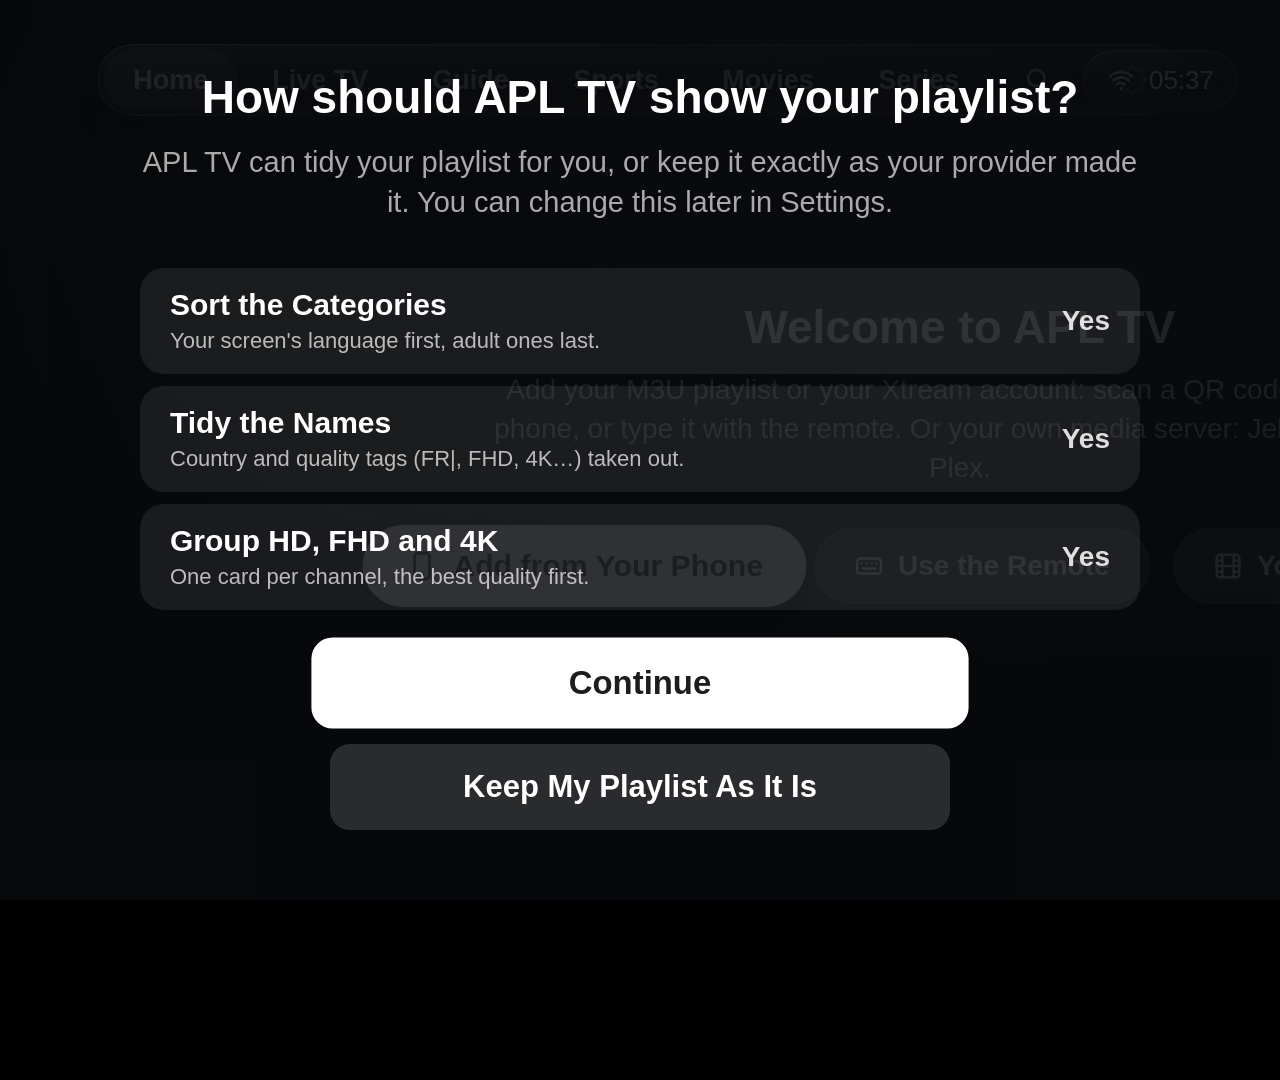
==== commit c03bab02: "APL TV 1.5.0: the original's 1.4.7 with the fork's Home Knikt/APL-TV-for-TizenOS 1.4.7 (commit d2562" ====
--- a/apltv/app/index.html
+++ b/apltv/app/index.html
@@ -24,6 +24,7 @@
         <section id="v-home" class="view view--home"></section>
         <section id="v-live" class="view view--live"></section>
         <section id="v-guide" class="view view--guide"></section>
+        <section id="v-sports" class="view view--sports"></section>
         <section id="v-movies" class="view view--vod"></section>
         <section id="v-series" class="view view--vod"></section>
         <section id="v-search" class="view view--search"></section>
@@ -31,6 +32,8 @@
     </main>
 
     <section id="detail" class="detail"></section>
+    <section id="match" class="match"></section>
+    <section id="sfav" class="sfav"></section>
     <section id="person" class="person"></section>
     <section id="osd" class="osd"></section>
     <section id="mvui" class="mvui"></section>
--- a/apltv/app/css/tv.css
+++ b/apltv/app/css/tv.css
@@ -96,6 +96,9 @@
 .tab.is-focused { background: var(--focus-bg); color: var(--focus-fg); transform: scale(1.08); box-shadow: 0 12px 30px rgba(0,0,0,0.35); z-index: 1; }
 .status { position: absolute; top: 50px; right: 42px; height: 60px; padding: 0 24px; border-radius: 30px; display: flex; align-items: center; }
 .status__clock { font-size: 26px; font-weight: 500; }
+.is-webos .status { will-change: transform; }                       /* LG: the minute changing paints only the clock, not the bar */
+.status__net { display: flex; align-items: center; margin-right: 14px; opacity: .85; }
+.status__net.is-off { color: #ff453a; opacity: 1; }
 
 /* ===================== VIEWS ===================== */
 .views { position: fixed; top: 0; right: 0; bottom: 0; left: 0; z-index: 5; }
@@ -154,6 +157,11 @@
 
 .rows { padding-bottom: 300px; }
 .row { position: relative; margin-bottom: 26px; }
+/* LG: the Home Screen's 26 rows are one tall layer that slides; each ▲ ▼ to a new part of it made the TV paint again
+   every row near it (46 to 72 ms on an LG G5, the move missed several frames). Only the rows near the screen are
+   painted now (3 to 20 ms a move). The 40 px below each row keep the focused card's growth and shadow, which the row
+   would otherwise cut, the rows staying where they were. */
+.is-webos #v-home .row { content-visibility: auto; contain-intrinsic-size: auto 494px; padding-bottom: 40px; margin-bottom: -14px; }
 .row__title { padding-left: 96px; height: 54px; font-size: 31px; font-weight: 700; letter-spacing: -0.2px; display: flex; align-items: center; gap: 14px; }
 .row__title small { font-size: 23px; font-weight: 500; color: var(--faint); }
 .row__clip { position: relative; height: var(--row-h, 300px); overflow: visible; }
@@ -192,6 +200,7 @@
 .card--channel .card__art { width: 330px; height: 186px; background: radial-gradient(80% 90% at 50% 30%, #3a3f4d 0%, #181b23 100%); }
 .card__logo { position: absolute; left: 40px; right: 40px; top: 50px; bottom: 56px; background: center / contain no-repeat; }
 .card__logo--txt { display: flex; align-items: center; justify-content: center; font-size: 34px; font-weight: 700; text-align: center; line-height: 1.05; background: none; }
+.card__logo--txt.is-long { top: 44px; bottom: 50px; font-size: 23px; line-height: 1.15; overflow: hidden; }
 .card__now { position: absolute; left: 18px; right: 18px; bottom: 24px; font-size: 19px; font-weight: 600; color: rgba(255,255,255,0.82); white-space: nowrap; overflow: hidden; text-overflow: ellipsis; text-align: center; }
 .card--channel .card__bar { bottom: 12px; height: 5px; left: 40px; right: 40px; }
 .card__live { position: absolute; top: 12px; left: 12px; }
@@ -275,6 +284,11 @@
 .gcell__h { font-size: 18px; color: var(--faint); white-space: nowrap; overflow: hidden; }
 .gcell.is-now { background: rgba(255,255,255,0.15); }
 .gcell.is-past { opacity: 0.55; }
+/* a past programme the provider keeps (its replay): brighter, a small replay mark before its hours */
+.gcell.has-replay { opacity: 0.8; }
+.gcell.has-replay .gcell__h::before { content: ""; display: inline-block; width: 17px; height: 17px; margin-right: 7px; vertical-align: -2px; background: no-repeat center / contain
+    url("data:image/svg+xml,%3Csvg xmlns='http://www.w3.org/2000/svg' viewBox='0 0 24 24' fill='none' stroke='%23a1a1a6' stroke-width='2.4' stroke-linecap='round' stroke-linejoin='round'%3E%3Cpath d='M4 12a8 8 0 1 0 2.3-5.7M4 4v5h5'/%3E%3C/svg%3E"); }
+.gcell.has-replay.is-focused .gcell__h::before { background-image: url("data:image/svg+xml,%3Csvg xmlns='http://www.w3.org/2000/svg' viewBox='0 0 24 24' fill='none' stroke='%236e6e73' stroke-width='2.4' stroke-linecap='round' stroke-linejoin='round'%3E%3Cpath d='M4 12a8 8 0 1 0 2.3-5.7M4 4v5h5'/%3E%3C/svg%3E"); }
 .gcell.is-empty { background: rgba(255,255,255,0.04); }
 .gcell.is-empty .gcell__t { color: var(--faint); font-weight: 500; }
 .gcell.is-focused { background: var(--focus-bg); color: var(--focus-fg); opacity: 1; box-shadow: 0 10px 24px rgba(0,0,0,0.35); z-index: 2; }
@@ -448,6 +462,10 @@
 .step { display: flex; gap: 26px; margin-bottom: 44px; font-size: 30px; line-height: 1.35; color: rgba(255,255,255,0.88); }
 .step b { flex: none; width: 56px; height: 56px; border-radius: 28px; background: rgba(255,255,255,0.14); display: flex; align-items: center; justify-content: center; font-size: 26px; }
 .steps .btn { margin-top: 20px; }
+/* A guide without a QR code (Stremio in APL TV): the steps across the screen, the buttons in a row */
+.steps--wide { left: 240px; top: 190px; width: 1440px; }
+.steps--wide .step { margin-bottom: 30px; font-size: 28px; }
+.steps__btns { display: flex; gap: 24px; }
 
 /* On-screen keyboard (search) */
 .search__field { position: absolute; left: 96px; top: 150px; width: 1728px; height: 90px; border-radius: 45px; padding: 0 40px; display: flex; align-items: center; gap: 20px; font-size: 38px; font-weight: 600;
@@ -460,6 +478,17 @@
 .kb__key { flex: none; width: 98px; margin: 0 25px 12px 0; height: 70px; border-radius: 20px; display: flex; align-items: center; justify-content: center; font-size: 29px; font-weight: 600; background: rgba(255,255,255,0.09);
     transition: transform 200ms var(--spring), background 120ms ease, color 120ms ease; }
 .kb__key--wide { width: 221px; font-size: 23px; }
+/* four rows like a computer's keyboard (or the alphabet), the actions in a column on the right */
+.kb { top: 262px; flex-direction: column; }
+.kb__row { display: flex; width: 1722px; }
+.kb .kb__key { width: 116px; margin: 0 18px 12px 0; }
+.kb__row:nth-child(2) { padding-left: 34px; }
+.kb__row:nth-child(3) { padding-left: 68px; }
+.kb .kb__key--alt { width: 150px; font-size: 22px; }
+.kb .kb__key--act { width: 300px; margin-left: auto; margin-right: 0; font-size: 23px; }
+.kb__key--tv { gap: 12px; }
+.qr__pin--big { font-size: 64px; font-weight: 700; letter-spacing: 10px; }
+.kb__key--tv svg { flex: none; }
 .kb__key.is-focused { background: var(--focus-bg); color: var(--focus-fg); transform: scale(1.12); box-shadow: 0 10px 24px rgba(0,0,0,0.4); z-index: 2; }
 .search__results { position: absolute; left: 0; right: 0; top: 540px; bottom: 0; overflow: hidden; }
 .search__results .rows { padding-bottom: 0; }
@@ -472,6 +501,8 @@
     background: var(--glass), rgba(40, 42, 50, 0.97); transition: opacity 180ms ease, transform 320ms var(--spring); }
 .menu.is-open .menu__panel { opacity: 1; transform: translate(-50%, -50%) scale(1); }
 .menu__title { padding: 16px 28px 14px; font-size: 24px; font-weight: 600; color: var(--faint); white-space: nowrap; overflow: hidden; text-overflow: ellipsis; }
+/* a heading between a menu's choices (Versions: the playlist's name, then Stremio) */
+.menu__head { padding: 20px 30px 8px; font-size: 21px; font-weight: 700; letter-spacing: 0.8px; text-transform: uppercase; color: var(--faint); white-space: nowrap; overflow: hidden; text-overflow: ellipsis; }
 .menu__item { display: flex; align-items: center; justify-content: space-between; gap: 40px; height: 80px; padding: 0 28px 0 30px; border-radius: 20px; font-size: 30px; font-weight: 600;
     transition: background 150ms ease, color 150ms ease, transform 220ms var(--spring); }
 .menu__item.is-focused { background: #fff; color: #1d1d1f; transform: scale(1.03); }
@@ -492,6 +523,8 @@
 .alert__msg { margin: 0 0 46px; font-size: 29px; line-height: 1.38; color: rgba(255, 255, 255, 0.66); white-space: pre-line; }
 .alert__buttons { display: flex; flex-direction: column; align-items: center; gap: 18px; }
 .alert__btn { width: 620px; height: 86px; line-height: 86px; border-radius: 20px; background: rgba(255, 255, 255, 0.14); font-size: 31px; font-weight: 600; transition: background 160ms ease, color 160ms ease, transform 240ms var(--spring); }
+/* js/crash.js: the report, as it will be sent */
+.alert__report { margin: 0 0 36px; padding: 18px 24px; max-height: 470px; overflow: hidden; text-align: left; white-space: pre; font: 19px/1.4 "SF Mono", Menlo, Consolas, monospace; color: rgba(255, 255, 255, 0.78); background: rgba(0, 0, 0, 0.32); border-radius: 18px; }
 .alert__btn.is-danger { color: #ff453a; }
 .alert__btn.is-focused { background: #fff; color: #1d1d1f; transform: scale(1.06); }
 .alert__btn.is-focused.is-danger { color: #ff3b30; }
@@ -558,3 +591,417 @@
 .setup__txt b { display: block; font-size: 30px; font-weight: 600; }
 .setup__txt small { display: block; margin-top: 6px; font-size: 22px; opacity: 0.7; }
 .setup__row em { font-style: normal; font-size: 28px; font-weight: 600; opacity: 0.85; }
+
+/* ===================== SPORTS (js/sports.js): Apple Sports style ===================== */
+.sports { position: absolute; left: 0; right: 0; top: 0; padding-top: 150px; transition: transform 380ms var(--ease); }
+.sports, .match { --live: #ff5066; }                                  /* Apple's LIVE: a pink red */
+/* Sports on a plain near-black ground: the app's gradient background is a full-screen layer of its own (with its
+   fades over it), and composing it again with the page made the M8 miss 8 to 10 frames each time the banner was
+   left or reached */
+.in-sports .bg { visibility: hidden; }
+#v-sports { background: #08090e; }
+.sports__bar { position: relative; z-index: 2; display: flex; align-items: center; gap: 14px; height: 92px; padding: 0 80px; transition: opacity 260ms ease; }
+/* the rows above the one you are on go under a dark fade at the top of the screen, as on Apple TV (hiding them made
+   the M8 paint them again at each ▲, half a second); the tiles without a blurred shadow until focused (painting 120
+   of them cost as much) */
+.sports .row { margin-bottom: 34px; }
+#v-sports::after { content: ""; position: absolute; left: 0; right: 0; top: 0; height: 96px; z-index: 3; pointer-events: none; opacity: 0;
+    background: linear-gradient(180deg, #07080d 0%, rgba(7,8,13,0.92) 55%, rgba(7,8,13,0) 100%); transition: opacity 300ms ease; }
+.in-rows #v-sports::after { opacity: 1; }
+.sports .card__art { box-shadow: none; }
+/* the page and its rows keep a layer of their own: given one only while they slid, they lost it at the end of each
+   slide and the whole page (120 tiles) was painted again, 400 to 700 ms on the M8 after every press */
+.sports, .sports .row__strip { will-change: transform; }
+/* the tile you are on keeps a layer of its own while it grows (painted once, not again at each step of the zoom) */
+.sports .card.is-lift { will-change: transform; }
+.sports .row__title { padding-left: 80px; height: 60px; font-size: 38px; letter-spacing: -0.4px; }
+.sports .row__title small { font-size: 25px; color: rgba(255,255,255,0.64); }
+.sports.is-down .sports__bar { opacity: 0; }
+.sports__gap { margin-left: 34px; }
+/* the chips stay readable over a light photo (a stadium in daylight): their glass a little darker here, and the day
+   or sport you are on a solid grey instead of white at 22 % (it went almost white over a bright sky) */
+.sports__bar .chip { background: var(--glass), rgba(30, 32, 41, 0.8); }
+.sports__bar .chip.is-current { background: var(--glass), rgba(86, 89, 100, 0.9); color: #fff; }
+.sports__bar .chip.is-focused { background: var(--focus-bg); color: var(--focus-fg); }
+/* LG: each chip of the bar keeps a layer of its own. Lifted only while focused, a chip went back into the layer under
+   it once the remote rested, and that was the banner's text (1920x800): it was painted again after the moves on the
+   chips (120 ms of an LG G5's graphics chip for six presses), now only the two chips are */
+.is-webos .sports__bar .chip { will-change: transform; }
+.sports__rows { padding-top: 22px; }
+.sports__msg { top: 430px; font-size: 32px; font-weight: 500; color: var(--dim); }
+/* A match's page */
+.match { position: fixed; top: 0; right: 0; bottom: 0; left: 0; z-index: 25; display: none; overflow: hidden; background: #06070b; }
+.match.is-open { display: block; animation: viewIn 280ms var(--ease); }
+.is-fullscreen .match { opacity: 0 !important; }
+.match__bg { position: absolute; top: 0; right: 0; bottom: 0; left: 0; }
+.match__photo, .match__tint { position: absolute; top: 0; right: 0; bottom: 0; left: 0; }
+.match__photo { background: center 35% / cover no-repeat; animation: fadeIn 500ms ease; }
+.match__photo::after { content: ""; position: absolute; top: 0; right: 0; bottom: 0; left: 0; background: linear-gradient(180deg, rgba(6,7,11,0.62) 0%, rgba(6,7,11,0.74) 40%, rgba(6,7,11,0.97) 68%); }
+.match__in { position: absolute; left: 0; top: 0; width: 1920px; padding-top: 86px; text-align: center; transition: transform 380ms var(--ease); will-change: transform; }
+.match__kicker { margin-bottom: 30px; font-size: 26px; font-weight: 600; color: rgba(255,255,255,0.72); }
+.match__board { display: flex; align-items: flex-start; justify-content: center; gap: 60px; }
+.match__side { width: 480px; display: flex; flex-direction: column; align-items: center; }
+.match__side.is-lose { opacity: 0.55; }
+.match__logo { width: 170px; height: 170px; margin-bottom: 18px; background: center / contain no-repeat; }
+.match__team { font-size: 40px; font-weight: 700; letter-spacing: -0.5px; line-height: 1.1; }
+.match__mid { width: 420px; height: 216px; display: flex; flex-direction: column; align-items: center; justify-content: center; }
+.match__score { display: flex; align-items: center; gap: 28px; font-size: 128px; font-weight: 700; letter-spacing: -3px; line-height: 1; font-variant-numeric: tabular-nums; }
+.match__score span { font-size: 80px; font-weight: 500; color: rgba(255,255,255,0.45); }
+.match__time { font-size: 104px; font-weight: 700; letter-spacing: -2px; line-height: 1; font-variant-numeric: tabular-nums; }
+.match__st { display: flex; align-items: center; gap: 12px; margin-top: 20px; font-size: 28px; font-weight: 600; color: rgba(255,255,255,0.75); }
+.match__st.is-live { color: #fff; }
+.match__st.is-live::before { content: ""; width: 14px; height: 14px; border-radius: 7px; background: var(--live); box-shadow: 0 0 14px var(--live); }
+.match__info { margin-top: 28px; font-size: 22px; color: rgba(255,255,255,0.55); }
+.match__btns { display: flex; justify-content: center; gap: 24px; margin-top: 40px; }
+.match__note { max-width: 1100px; margin: 36px auto 0; font-size: 27px; line-height: 1.4; color: rgba(255,255,255,0.7); }
+.match__where { margin-top: 44px; text-align: left; }
+.match__credit { position: absolute; right: 56px; bottom: 30px; font-size: 18px; color: rgba(255,255,255,0.32); }
+
+/* Your favourites, FotMob style (sports.js setup): four steps of tiles to tick */
+.sfav { position: fixed; top: 0; right: 0; bottom: 0; left: 0; z-index: 26; display: none; background: radial-gradient(120% 100% at 15% 0%, #26304a 0%, #121622 50%, #07080d 100%); }
+.sfav.is-open { display: block; animation: viewIn 260ms var(--ease); }
+.sfav__in { position: absolute; left: 96px; right: 96px; top: 56px; bottom: 44px; display: flex; flex-direction: column; }
+.sfav__steps { display: flex; align-items: center; gap: 34px; font-size: 22px; font-weight: 600; color: rgba(255,255,255,0.45); }
+.sfav__step { display: flex; align-items: center; gap: 12px; }
+.sfav__step b { width: 36px; height: 36px; border-radius: 18px; display: flex; align-items: center; justify-content: center; font-size: 19px; background: rgba(255,255,255,0.12); }
+.sfav__step.is-on { color: #fff; }
+.sfav__step.is-on b { background: #fff; color: #000; }
+.sfav__step.is-done { color: rgba(255,255,255,0.75); }
+.sfav__step.is-done b { background: var(--blue); color: #fff; }
+.sfav__title { margin-top: 22px; font-size: 56px; font-weight: 700; letter-spacing: -1px; }
+.sfav__text { max-width: 1300px; margin-top: 10px; font-size: 26px; color: var(--dim); }
+.sfav__chips { display: flex; align-items: center; gap: 14px; margin: 22px -40px 0; padding: 10px 40px; overflow: hidden; }
+.sfav__chips > * { flex: none; }
+.sfav__chips:empty { display: none; }
+.sfav__find { display: flex; align-items: center; gap: 10px; }
+.sfav__count { margin-left: auto; font-size: 22px; color: var(--dim); }
+/* the list slides inside its frame (tvOS): title, chips and tiles go up together, nothing is cut at the bottom */
+.sfav__grid { position: relative; flex: 1; min-height: 0; margin: 12px -40px 0; overflow: hidden; }
+.sfav__list { position: relative; padding: 0 40px 80px; transition: transform 420ms var(--ease); will-change: transform; }
+.sfav__tiles { display: flex; flex-wrap: wrap; align-content: flex-start; gap: 22px; padding: 16px 12px 0; }
+.sfav__h { width: 100%; margin-top: 14px; font-size: 30px; font-weight: 700; }
+/* the search: the field, then one line of keys as on tvOS */
+.sfav__field { display: flex; align-items: center; gap: 18px; margin-top: 18px; height: 84px; padding: 0 30px; border-radius: 42px; font-size: 38px; font-weight: 600; background: var(--glass), rgba(255,255,255,0.1); box-shadow: var(--glass-shadow); }
+.sfav__field > span { display: flex; align-items: center; }
+.sfav__ph { color: var(--dim); font-weight: 500; }
+.sfav__field .caret { display: inline-block; width: 3px; height: 42px; background: var(--blue); animation: pulse 1s steps(1) infinite; margin-left: 4px; }
+.sfav__kb { gap: 8px; }
+.sfav__key { min-width: 54px; height: 66px; padding: 0 6px; border-radius: 16px; display: flex; align-items: center; justify-content: center; font-size: 30px; font-weight: 600; color: rgba(255,255,255,0.86);
+    background: rgba(255,255,255,0.08); transition: transform 180ms var(--spring), background 120ms ease, color 120ms ease; }
+.sfav__key.is-wide { padding: 0 22px; font-size: 24px; }
+.sfav__key.is-focused { background: #fff; color: #000; transform: scale(1.16); z-index: 2; }
+.sfav__sub { max-height: 26px; overflow: hidden; margin-top: -8px; font-size: 18px; color: var(--dim); }
+.sfav__tile.has-sub { height: 214px; gap: 10px; }
+.sfav__tile.has-sub .sfav__logo { width: 72px; height: 72px; }
+.sfav__tile { position: relative; width: 262px; height: 186px; padding: 16px; border-radius: 22px; display: flex; flex-direction: column; align-items: center; justify-content: center; gap: 14px; text-align: center;
+    background: var(--glass), rgba(40,44,58,0.72); box-shadow: var(--glass-shadow); transition: transform 220ms var(--spring), background 150ms ease, color 150ms ease; }
+.sfav__tile.is-small { height: 170px; }
+.sfav__tile.is-text { height: 116px; }
+.sfav__tile.is-on { box-shadow: inset 0 0 0 3px var(--blue), var(--glass-shadow); }
+.sfav__tile.is-focused { background: var(--glass), rgba(255,255,255,0.3); color: #fff; transform: scale(1.08); box-shadow: inset 0 0 0 3px rgba(255,255,255,0.85), 0 16px 34px rgba(0,0,0,0.45); z-index: 2; }
+.sfav__tile.is-focused.is-on { box-shadow: inset 0 0 0 3px var(--blue), 0 16px 34px rgba(0,0,0,0.45); }
+.sfav__logo { flex: none; width: 84px; height: 84px; background: center / contain no-repeat; font-style: normal; }
+.sfav__logo--txt { display: flex; align-items: center; justify-content: center; border-radius: 42px; background-color: rgba(255,255,255,0.12); font-size: 30px; font-weight: 700; }
+.sfav__logo--icon { display: flex; align-items: center; justify-content: center; }
+.sfav__tile.is-focused .sfav__logo--txt { background-color: rgba(255,255,255,0.2); }
+.sfav__name { max-height: 52px; overflow: hidden; font-size: 22px; font-weight: 600; line-height: 1.15; }
+.sfav__tile.is-text .sfav__name { max-height: 64px; font-size: 26px; }
+.sfav__check { position: absolute; top: 12px; right: 12px; width: 36px; height: 36px; border-radius: 18px; display: flex; align-items: center; justify-content: center; background: var(--blue); color: #fff;
+    opacity: 0; transform: scale(0.6); transition: opacity 160ms ease, transform 200ms var(--spring); }
+.sfav__tile.is-on .sfav__check { opacity: 1; transform: scale(1); }
+.sfav__empty { width: 100%; padding-top: 60px; text-align: center; font-size: 28px; color: var(--dim); }
+.sfav__foot { display: flex; justify-content: flex-end; align-items: center; gap: 22px; padding-top: 20px; }
+.sfav__hint { margin-right: auto; font-size: 22px; color: rgba(255,255,255,0.5); }
+/* Sports' video summaries: YouTube's player full screen, a bar with the title and the time that comes and goes */
+.ytp { position: fixed; top: 0; right: 0; bottom: 0; left: 0; z-index: 30; display: none; background: #000; }
+/* shown at once, black with its spinner: an opening animation over the video, just when YouTube starts it, cost
+   frames on the M8 */
+.ytp.is-open { display: block; }
+.ytp.is-pre { display: block; visibility: hidden; }
+.ytp__f { position: absolute; left: 0; top: 0; width: 1920px; height: 1080px; border: 0; pointer-events: none; }
+.ytp__load { position: absolute; top: 0; right: 0; bottom: 0; left: 0; display: flex; align-items: center; justify-content: center; transition: opacity 300ms ease; pointer-events: none; }
+.ytp__load .aspin { width: 72px; height: 72px; }
+.ytp.is-playing .ytp__load { opacity: 0; }
+@keyframes ytSpin { to { transform: rotate(360deg); } }
+.ytp__bar { position: absolute; left: 0; right: 0; bottom: 0; padding: 160px 96px 60px; background: linear-gradient(rgba(0,0,0,0), rgba(0,0,0,0.85));
+    opacity: 0; transform: translateY(30px); transition: opacity 300ms ease, transform 380ms var(--ease); }
+.ytp.is-bar .ytp__bar { opacity: 1; transform: none; }
+.ytp__title { font-size: 40px; font-weight: 700; white-space: nowrap; overflow: hidden; text-overflow: ellipsis; }
+.ytp__sub { margin-top: 6px; font-size: 24px; color: var(--dim); }
+.ytp__line { display: flex; align-items: center; margin-top: 24px; font-size: 24px; font-variant-numeric: tabular-nums; }
+.ytp__track { flex: 1; height: 8px; margin: 0 22px; border-radius: 4px; background: rgba(255,255,255,0.25); overflow: hidden; }
+.ytp__track i { display: block; height: 100%; width: 0; border-radius: 4px; background: #fff; transition: width 500ms linear; }
+.ytp__hint { margin-top: 16px; font-size: 22px; color: var(--dim); }
+/* Sports' calendar: a month, as in Apple's Calendar (today in red, the day shown ringed, your teams' days starred) */
+.scal { position: fixed; top: 0; right: 0; bottom: 0; left: 0; z-index: 26; display: none; background: radial-gradient(120% 100% at 85% 0%, #26304a 0%, #121622 50%, #07080d 100%); }
+.scal.is-open { display: block; animation: viewIn 260ms var(--ease); }
+.scal__in { position: absolute; left: 96px; right: 96px; top: 48px; bottom: 36px; display: flex; flex-direction: column; }
+.scal__top { display: flex; align-items: baseline; justify-content: space-between; }
+.scal__top h1 { font-size: 56px; font-weight: 700; letter-spacing: -1px; }
+.scal__top span { font-size: 22px; color: var(--dim); }
+.scal__grid { flex: 1; min-height: 0; margin-top: 14px; display: grid; grid-template-columns: repeat(7, 1fr); grid-template-rows: 40px; grid-auto-rows: minmax(0, 1fr); grid-gap: 12px; }
+.scal__wd { align-self: end; padding-left: 16px; font-size: 22px; font-weight: 600; color: var(--dim); text-transform: capitalize; }
+.scal__day { will-change: transform; position: relative; border-radius: 20px; padding: 10px 14px; background: rgba(255,255,255,0.07); transition: transform 200ms var(--spring); }
+.scal__day.is-out { opacity: 0.35; }
+.scal__day.is-ours { background: rgba(255,204,0,0.12); }
+.scal__n { display: inline-flex; align-items: center; justify-content: center; min-width: 46px; height: 46px; border-radius: 23px; font-size: 28px; font-weight: 600; }
+.scal__day.is-today .scal__n { background: #ff3b30; color: #fff; }
+.scal__day.is-shown { box-shadow: inset 0 0 0 3px var(--blue); }
+.scal__star { position: absolute; top: 14px; right: 14px; color: #ffcc00; }
+.scal__marks { position: absolute; left: 14px; right: 10px; bottom: 10px; display: flex; align-items: center; }
+.scal__marks i { flex: none; width: 34px; height: 34px; margin-right: 8px; background: center / contain no-repeat; }
+.scal__marks b { flex: none; width: 10px; height: 10px; margin-right: 8px; border-radius: 5px; background: rgba(255,255,255,0.7); }
+.scal__marks em { font-style: normal; font-size: 18px; color: var(--dim); }
+.scal__day.is-focused { background: #fff; color: #000; transform: scale(1.08); z-index: 2; box-shadow: 0 16px 34px rgba(0,0,0,0.45); }
+.scal__day.is-focused.is-shown { box-shadow: inset 0 0 0 3px var(--blue), 0 16px 34px rgba(0,0,0,0.45); }
+.scal__day.is-focused .scal__marks em { color: rgba(0,0,0,0.6); }
+.scal__day.is-focused .scal__marks b { background: rgba(0,0,0,0.6); }
+.scal__info { will-change: transform; flex: none; height: 150px; margin-top: 18px; padding: 18px 28px; border-radius: 24px; background: var(--glass), rgba(255,255,255,0.08); box-shadow: var(--glass-shadow); overflow: hidden; }
+.scal__info h2 { font-size: 30px; font-weight: 700; }
+.scal__info p { display: flex; align-items: center; margin-top: 8px; font-size: 24px; white-space: nowrap; overflow: hidden; text-overflow: ellipsis; color: rgba(255,255,255,0.86); }
+.scal__info p.is-ours svg { flex: none; margin-right: 10px; color: #ffcc00; }
+.scal__info p.is-dim { color: var(--dim); }
+.scal__in.is-next .scal__grid { animation: calNext 340ms var(--ease); }
+.scal__in.is-prev .scal__grid { animation: calPrev 340ms var(--ease); }
+@keyframes calNext { from { opacity: 0; transform: translateY(60px); } to { opacity: 1; transform: none; } }
+@keyframes calPrev { from { opacity: 0; transform: translateY(-60px); } to { opacity: 1; transform: none; } }
+.scal__info h2, .scal__info p { animation: tabIn 260ms var(--ease); }
+
+/* Game tiles, Apple TV's (16:9, 410 px, four to a row): the clubs' colours split on a slant (60 % at the top, 40 % at
+   the bottom), a jersey's mesh and the folds of the fabric over them, the crests in their halves at a third of the
+   height; in play and after, the scoreboard across (crest, score, clock, score, crest). Capsules: black at 80 %. */
+.mc { width: 410px; }
+.mc__art { width: 410px; height: 231px; border-radius: 20px; }
+/* the texture (the fabric's folds, a jersey's mesh) as two small pictures painted with the tile's colours */
+.mc__art { --mc-tex: url("[data-uri]") 0 0 / 100% 100% no-repeat, url("[data-uri]") 0 0 / 14px 12px; }
+.mc__crest { position: absolute; top: 50%; width: 80px; height: 80px; margin: -40px 0 0 -40px; background: center / contain no-repeat; }
+.mc__crest--a { left: 25%; }
+.mc__crest--b { left: 75%; }
+.mc__board { position: absolute; left: 0; right: 0; top: 50%; height: 90px; margin-top: -45px; display: flex; align-items: center; }
+.mc__board .mc__crest { position: static; flex: none; width: 70px; height: 70px; margin: 0 0 0 13px; }
+.mc__board .mc__crest:last-child { margin: 0 13px 0 0; }
+.mc__board b { flex: 1; text-align: center; font-size: 50px; font-weight: 700; letter-spacing: -1px; color: rgba(255,255,255,0.96); font-variant-numeric: tabular-nums; text-shadow: 0 2px 10px rgba(0,0,0,0.3); }
+.mc__board b.is-lose { color: rgba(255,255,255,0.6); }
+.mc__board span { flex: none; width: 100px; height: 34px; border-radius: 17px; display: flex; align-items: center; justify-content: center; font-size: 19px; font-weight: 700; color: rgba(255,255,255,0.92);
+    background: rgba(0,0,0,0.55); font-variant-numeric: tabular-nums; white-space: nowrap; overflow: hidden; }
+/* a period and its clock ("QT2" over "06:52"), or a long word ("Rzuty karne", "Terminé (t.a.b.)"): smaller, on two lines */
+.mc__board span.is-two, .mc__board span.is-long { width: auto; min-width: 100px; max-width: 132px; height: auto; min-height: 34px; padding: 5px 12px; box-sizing: border-box;
+    border-radius: 16px; font-size: 16px; line-height: 1.12; text-align: center; white-space: normal; }
+.mc__board span.is-two { flex-direction: column; }
+.mc__board span em { display: block; font-style: normal; }
+.mc__badge { position: absolute; top: 14px; left: 14px; height: 34px; padding: 0 14px; border-radius: 17px; display: flex; align-items: center; gap: 8px;
+    font-size: 20px; font-weight: 600; color: rgba(255,255,255,0.92); background: rgba(0,0,0,0.8); font-variant-numeric: tabular-nums; }
+.mc__badge.is-live { color: #fff; font-weight: 700; letter-spacing: 0.4px; text-transform: uppercase; background: var(--live); }
+.mc__badge.is-done { color: rgba(255,255,255,0.8); }
+.mc__fav { position: absolute; top: 14px; right: 14px; width: 34px; height: 34px; border-radius: 17px; display: flex; align-items: center; justify-content: center; color: #ffd60a; background: rgba(0,0,0,0.8); }
+.mc__cap { margin-top: 16px; font-size: 29px; font-weight: 600; letter-spacing: -0.2px; color: rgba(255,255,255,0.92); white-space: nowrap; overflow: hidden; text-overflow: ellipsis; }
+.mc__sub { height: 30px; margin-top: 4px; display: flex; align-items: center; gap: 10px; font-size: 23px; color: rgba(255,255,255,0.64); white-space: nowrap; overflow: hidden; }
+.mc__sub > span { overflow: hidden; text-overflow: ellipsis; }
+.mc__lg { flex: none; width: 28px; height: 28px; background: center / contain no-repeat; font-style: normal; }
+.mc__tv { flex: none; display: flex; align-items: center; gap: 6px; }
+.mc__tv.is-on { font-weight: 600; color: rgba(255,255,255,0.88); }
+.mc__dot { flex: none; font-weight: 400; }
+
+/* Row titles: the competition's logo, a star (My Teams), a red dot (Live Now) */
+.row__mark { flex: none; width: 40px; height: 40px; display: flex; align-items: center; justify-content: center; background: center / contain no-repeat; font-style: normal; }
+.row__mark.is-star { color: #ffd60a; }
+.row__mark.is-live { width: 16px; height: 16px; border-radius: 8px; background: var(--live); box-shadow: 0 0 12px var(--live); }
+
+/* The banner on top of Sports, Apple TV's hero: the whole width from the top of the screen (under the menu and the
+   tabs), the clubs' colours on a slant with the jersey's mesh, the crests and the score on the right, the text at
+   the bottom left; the first row peeks under it */
+.sh { position: relative; height: 800px; margin: -264px 0 30px; overflow: hidden; }
+.sh__bg, .sh__bg i, .sh__tex, .sh__scrim { position: absolute; top: 0; right: 0; bottom: 0; left: 0; }
+.sh__bg i { display: block; }
+.sh__bg .sh__c2 { -webkit-clip-path: polygon(83% 0, 100% 0, 100% 100%, 67% 100%); clip-path: polygon(83% 0, 100% 0, 100% 100%, 67% 100%); }
+.sh__tex { background:
+        linear-gradient(116deg, rgba(255,255,255,0) 30%, rgba(255,255,255,0.08) 44%, rgba(255,255,255,0) 56%, rgba(0,0,0,0.12) 68%, rgba(255,255,255,0) 80%, rgba(255,255,255,0.06) 90%, rgba(255,255,255,0) 98%),
+        url("[data-uri]") 0 0 / 20px 17px; }
+/* with a photo (the stadium, the match): the photo full width, darker at the left and the bottom for the text */
+.sh__slides, .sh__slide, .sh__fg { position: absolute; top: 0; right: 0; bottom: 0; left: 0; }
+/* each match's picture on its layer, kept painted (almost transparent rather than hidden, or it would be thrown away) */
+.sh__slide { opacity: 0.004; transition: opacity 450ms ease; will-change: opacity; }
+.sh__slide.is-on { opacity: 1; }
+/* LG: the graphics chip blends each almost transparent picture at every frame (six of them: 7 of the 12 million pixels
+   drawn a frame on Sports, counted with the same layers in the PC preview). There only the next one stays ready (and
+   the one before while you are on the banner), the others are not drawn at all (Hero.near in sports.js) */
+.is-webos .sh__slide { opacity: 0; }
+.is-webos .sh__slide.is-near { opacity: 0.004; }
+.is-webos .sh__slide.is-on { opacity: 1; }
+.sh__photo { position: absolute; top: 0; right: 0; bottom: 0; left: 0; background: center 35% / cover no-repeat; }
+.sh__slide.has-photo .sh__scrim { background:
+        linear-gradient(0deg, rgba(6,7,11,1) 0%, rgba(6,7,11,0.7) 24%, rgba(6,7,11,0) 55%),
+        linear-gradient(90deg, rgba(6,7,11,0.92) 0%, rgba(6,7,11,0.6) 30%, rgba(6,7,11,0) 60%),
+        linear-gradient(180deg, rgba(6,7,11,0.8) 0%, rgba(6,7,11,0.55) 28%, rgba(6,7,11,0) 50%); }   /* the tab bar and the chips over it */
+.sh__credit { position: absolute; right: 80px; bottom: 44px; font-size: 18px; color: rgba(255,255,255,0.4); }
+/* Apple's text: the time in a capsule and the competition, a line per team with its crest, the day and the venue */
+.sh__cap { display: flex; align-items: center; gap: 14px; font-size: 25px; font-weight: 600; color: rgba(255,255,255,0.8); }
+.sh__cap .mc__lg { width: 36px; height: 36px; }
+.sh__pill { height: 40px; padding: 0 16px; border-radius: 20px; display: flex; align-items: center; font-size: 23px; font-weight: 700; color: rgba(255,255,255,0.92); background: rgba(0,0,0,0.6); font-variant-numeric: tabular-nums; }
+.sh__pill.is-live { color: #fff; background: var(--live); }
+.sh__ours { display: flex; align-items: center; gap: 8px; color: #ffd60a; }
+.sh__team { display: flex; align-items: center; gap: 22px; margin-top: 14px; font-size: 64px; font-weight: 700; letter-spacing: -1.2px; line-height: 1.1; }
+.sh__cap + .sh__team { margin-top: 22px; }
+.sh__team i { flex: none; width: 70px; height: 70px; background: center / contain no-repeat; }
+.sh__team span { white-space: nowrap; overflow: hidden; text-overflow: ellipsis; max-width: 820px; }
+.sh__team b { margin-left: 18px; font-variant-numeric: tabular-nums; }
+.sh__team b.is-lose { color: rgba(255,255,255,0.55); }
+.sh__scrim { background:
+        linear-gradient(0deg, rgba(6,7,11,1) 0%, rgba(6,7,11,0.6) 22%, rgba(6,7,11,0) 50%),
+        linear-gradient(90deg, rgba(6,7,11,0.9) 0%, rgba(6,7,11,0.55) 34%, rgba(6,7,11,0) 58%),
+        linear-gradient(180deg, rgba(6,7,11,0.6) 0%, rgba(6,7,11,0) 32%); }
+.sh__txt { position: absolute; left: 80px; bottom: 100px; width: 1040px; display: flex; flex-direction: column; }
+.sh__kicker { display: flex; align-items: center; gap: 12px; font-size: 23px; font-weight: 700; letter-spacing: 1px; text-transform: uppercase; color: rgba(255,255,255,0.8); }
+.sh__kicker .mc__lg { width: 40px; height: 40px; }
+.sh__kicker.is-live > span:first-of-type { color: var(--live); }
+.sh__lg { font-weight: 600; letter-spacing: 0; text-transform: none; color: rgba(255,255,255,0.64); }
+.sh__lg::before { content: "\00B7"; margin-right: 12px; }
+.sh__title { margin-top: 14px; font-size: 76px; font-weight: 700; letter-spacing: -1.5px; line-height: 1.08; white-space: nowrap; overflow: hidden; text-overflow: ellipsis; }
+.sh__when { margin-top: 10px; font-size: 38px; font-weight: 600; }
+.sh__when.is-live { color: var(--live); }
+.sh__meta { margin-top: 18px; font-size: 29px; color: rgba(255,255,255,0.72); }
+.sh__tv { margin-top: 10px; display: flex; align-items: center; gap: 10px; font-size: 25px; color: rgba(255,255,255,0.64); white-space: nowrap; overflow: hidden; }
+.sh__tv span { overflow: hidden; text-overflow: ellipsis; }
+.sh__btns { margin-top: 34px; display: flex; gap: 20px; }
+.sh__dots { position: absolute; left: 0; right: 0; bottom: 40px; display: flex; justify-content: center; gap: 10px; }
+.sh__dots i { width: 10px; height: 10px; border-radius: 5px; background: rgba(255,255,255,0.35); transition: width 240ms var(--ease); }
+.sh__dots i.is-on { width: 28px; background: #fff; }
+.sh__board { position: absolute; left: 1120px; right: 80px; top: 250px; height: 300px; display: flex; align-items: center; justify-content: space-between; }
+.sh__crest { flex: none; width: 230px; height: 230px; background: center / contain no-repeat; }
+.sh__score { flex: 1; display: flex; align-items: center; justify-content: center; gap: 16px; font-size: 96px; font-weight: 700; letter-spacing: -2px; font-variant-numeric: tabular-nums; text-shadow: 0 4px 24px rgba(0,0,0,0.35); }
+.sh__score i { font-style: normal; font-weight: 500; color: rgba(255,255,255,0.55); }
+.sh__vs { margin: 0 auto; padding: 10px 26px; border-radius: 30px; font-size: 46px; font-weight: 700; background: rgba(0,0,0,0.6); font-variant-numeric: tabular-nums; }
+.match__kicker { display: flex; align-items: center; justify-content: center; gap: 14px; }
+.match__kicker .mc__lg { width: 44px; height: 44px; }
+
+/* A match's page: the scorers, the tabs and what they show (sports.js, FotMob style) */
+.match__goals { margin-top: 10px; font-size: 22px; line-height: 1.45; color: rgba(255,255,255,0.78); }
+.match__tabs { display: flex; justify-content: center; gap: 14px; margin-top: 30px; }
+.match__tabs.seg { width: -webkit-max-content; width: max-content; margin: 30px auto 0; gap: 4px; padding: 6px; border-radius: 40px; background: var(--glass), rgba(40,43,54,0.62); box-shadow: var(--glass-shadow); }
+.match__tabs.seg .chip { height: 60px; padding: 0 30px; border-radius: 30px; font-size: 25px; background: none; box-shadow: none; color: rgba(255,255,255,0.72); }
+.match__tabs.seg .chip.is-current { background: rgba(255,255,255,0.2); color: #fff; }
+.match__tabs.seg .chip.is-focused { background: var(--focus-bg); color: var(--focus-fg); transform: scale(1.06); box-shadow: 0 10px 24px rgba(0,0,0,0.35); }
+.match__body { width: 1500px; height: 560px; margin: 24px auto 0; overflow: hidden; text-align: left; }
+.match__body--where { width: 1920px; margin-left: 0; margin-right: 0; }
+.match__body .match__note { margin-top: 30px; text-align: center; }
+.mev { padding: 6px 0 40px; }
+.mev__row { display: flex; align-items: center; height: 64px; border-bottom: 1px solid rgba(255,255,255,0.06); font-size: 25px; }
+.mev__l { flex: 1; display: flex; flex-direction: row-reverse; align-items: center; gap: 12px; text-align: right; }
+.mev__r { flex: 1; display: flex; align-items: center; gap: 12px; }
+.mev__min { width: 120px; text-align: center; font-weight: 700; color: rgba(255,255,255,0.62); font-variant-numeric: tabular-nums; }
+.mev__row.is-goal { font-size: 27px; }
+.mev__row.is-goal .mev__min { color: #fff; }
+.mev__row small { font-size: 21px; color: rgba(255,255,255,0.55); }
+.mev__card { display: inline-block; width: 17px; height: 23px; border-radius: 3px; background: #ffd60a; font-style: normal; }
+.mev__card.is-red { background: #ff453a; }
+.mev__sub { font-size: 26px; font-style: normal; color: #30d158; }
+.mev__goal { display: flex; font-style: normal; color: #fff; }
+.mev__sep { padding: 14px 0; text-align: center; font-size: 21px; font-weight: 700; letter-spacing: 1px; text-transform: uppercase; color: rgba(255,255,255,0.5); }
+.mst { padding: 0 60px 40px; }
+.mst__head { display: flex; align-items: center; justify-content: space-between; height: 64px; }
+.mst__head i { width: 52px; height: 52px; background: center / contain no-repeat; }
+.mst__row { display: flex; align-items: center; gap: 24px; height: 76px; }
+.mst__row > b { width: 130px; font-size: 30px; font-weight: 700; color: rgba(255,255,255,0.62); font-variant-numeric: tabular-nums; }
+.mst__row > b:last-child { text-align: right; }
+.mst__row > b.is-more { color: #fff; }
+.mst__mid { flex: 1; text-align: center; }
+.mst__mid span { font-size: 22px; color: rgba(255,255,255,0.75); }
+.mst__bar { display: flex; gap: 6px; height: 8px; margin-top: 8px; }
+.mst__bar i { display: block; height: 8px; border-radius: 4px; background: rgba(255,255,255,0.85); }
+.mlu { display: flex; gap: 60px; padding: 0 40px 40px; }
+.mlu__col { flex: 1; }
+.mlu__head { display: flex; align-items: center; gap: 14px; height: 64px; font-size: 26px; font-weight: 700; }
+.mlu__head i { width: 44px; height: 44px; background: center / contain no-repeat; }
+.mlu__head em { margin-left: auto; font-size: 22px; font-style: normal; color: rgba(255,255,255,0.6); }
+.mlu__p { display: flex; align-items: center; gap: 16px; height: 46px; font-size: 23px; }
+.mlu__p b { width: 40px; text-align: right; color: rgba(255,255,255,0.55); font-variant-numeric: tabular-nums; }
+.mlu__p.is-out span { color: rgba(255,255,255,0.62); }
+.mlu__p.is-out span::after { content: " ↓"; color: #ff453a; }
+.mlu__p.is-in span::after { content: " ↑"; color: #30d158; }
+.mlu__sub { margin: 16px 0 6px; font-size: 20px; font-weight: 700; letter-spacing: 1px; text-transform: uppercase; color: rgba(255,255,255,0.5); }
+/* the table, FotMob style: places in colour, crests, W D L, goal difference, points */
+.mtb { max-width: 1500px; margin: 0 auto; padding: 0 40px 40px; }
+.mtb__title { margin: 6px 0 12px; font-size: 24px; font-weight: 700; color: rgba(255,255,255,0.75); }
+.mtb__row { display: flex; align-items: center; height: 58px; padding: 0 20px; border-radius: 14px; font-size: 24px; }
+.mtb__row:nth-child(odd):not(.mtb__row--head) { background: rgba(255,255,255,0.035); }
+.mtb__row b { flex: none; width: 44px; height: 40px; margin-right: 18px; border-radius: 12px; display: flex; align-items: center; justify-content: center; font-size: 21px; font-weight: 700; color: rgba(255,255,255,0.75); }
+.mtb__row span { flex: 1; min-width: 0; display: flex; align-items: center; overflow: hidden; white-space: nowrap; text-overflow: ellipsis; }
+.mtb__row span i { flex: none; width: 38px; height: 38px; margin-right: 16px; background: center / contain no-repeat; }
+.mtb__row em { flex: none; width: 76px; text-align: center; font-style: normal; font-variant-numeric: tabular-nums; color: rgba(255,255,255,0.78); }
+.mtb__row em.mtb__pts { width: 96px; font-weight: 700; color: #fff; }
+.mtb__row--head { height: 44px; font-size: 18px; font-weight: 600; letter-spacing: 0.5px; text-transform: uppercase; color: rgba(255,255,255,0.45); }
+.mtb__row--head b, .mtb__row--head em, .mtb__row--head em.mtb__pts { color: rgba(255,255,255,0.45); font-size: 18px; }
+.mtb__row.is-team { font-weight: 700; background: rgba(255,255,255,0.16); box-shadow: inset 0 0 0 2px rgba(255,255,255,0.22); }
+.mtb__z--ucl { background: #1d6cf2; color: #fff !important; }
+.mtb__z--uel { background: #f08a24; color: #fff !important; }
+.mtb__z--uecl { background: #22a35a; color: #fff !important; }
+.mtb__z--q { background: #22a35a; color: #fff !important; }
+.mtb__z--po { background: #1d6cf2; color: #fff !important; }
+.mtb__z--rel { background: #e5484d; color: #fff !important; }
+.mtb__z--relpo { background: #d9822b; color: #fff !important; }
+.mtb__legend { display: flex; flex-wrap: wrap; margin-top: 18px; font-size: 20px; color: var(--dim); }
+.mtb__legend span { display: flex; align-items: center; margin: 0 28px 10px 0; }
+.mtb__legend i { width: 16px; height: 16px; margin-right: 10px; border-radius: 5px; }
+/* the form: each side's last five */
+.mfo { display: flex; max-width: 1600px; margin: 0 auto; padding: 0 40px 40px; }
+.mfo__col { flex: 1; min-width: 0; padding: 0 24px; }
+.mfo__head { display: flex; align-items: center; height: 70px; margin-bottom: 8px; font-size: 26px; font-weight: 700; }
+.mfo__head > i { flex: none; width: 50px; height: 50px; margin-right: 16px; background: center / contain no-repeat; }
+.mfo__head span { flex: 1; min-width: 0; overflow: hidden; white-space: nowrap; text-overflow: ellipsis; }
+.mfo__head em { flex: none; display: flex; font-style: normal; }
+.mfo__head em .mfo__pill { margin-left: 6px; }
+.mfo__pill { flex: none; width: 36px; height: 36px; border-radius: 10px; display: inline-flex; align-items: center; justify-content: center; font-size: 19px; font-weight: 800; font-style: normal; color: #fff; background: #6b7280; }
+.mfo__pill.is-w { background: #22a35a; }
+.mfo__pill.is-l { background: #e5484d; }
+.mfo__g { display: flex; align-items: center; height: 66px; padding: 0 16px; border-radius: 14px; font-size: 22px; }
+.mfo__g:nth-child(even) { background: rgba(255,255,255,0.035); }
+.mfo__g b { flex: none; width: 74px; margin-left: 16px; font-variant-numeric: tabular-nums; }
+.mfo__g span { flex: none; width: 40px; color: var(--dim); }
+.mfo__crest { flex: none; width: 36px; height: 36px; margin-right: 14px; background: center / contain no-repeat; }
+.mfo__g strong { flex: 1; min-width: 0; overflow: hidden; white-space: nowrap; text-overflow: ellipsis; font-weight: 600; }
+.mfo__g small { flex: none; margin-left: 14px; font-size: 18px; color: var(--dim); white-space: nowrap; }
+.match__note--top { margin: 0 auto 14px; text-align: center; font-size: 23px; }
+/* reading a tab: the page slides up to its tabs (380 ms), the board fades away, the one-line board fades in at the
+   top; the tab's content comes in softly and scrolls softly (transforms only, as on Home) */
+.match__mini { position: absolute; left: 0; right: 0; top: 26px; z-index: 3; display: flex; align-items: center; justify-content: center; height: 72px; font-size: 30px; font-weight: 700;
+    opacity: 0; transform: translateY(-14px); transition: opacity 300ms ease, transform 380ms var(--ease); pointer-events: none; }
+.match__mini i { flex: none; width: 56px; height: 56px; margin: 0 18px; background: center / contain no-repeat; }
+.match__mini b { flex: none; margin: 0 26px; font-size: 42px; font-variant-numeric: tabular-nums; }
+.match.is-reading .match__mini { opacity: 1; transform: none; }
+.match__kicker, .match__board, .match__info, .match__btns { transition: opacity 260ms ease; }
+.match.is-reading .match__kicker, .match.is-reading .match__board, .match.is-reading .match__info, .match.is-reading .match__btns { opacity: 0; }
+.match__body { width: 1800px; height: 860px; }
+.match__body--where { width: 1920px; }
+.match__scroll { transition: transform 360ms var(--ease); will-change: transform; animation: tabIn 300ms var(--ease); }
+.match__scroll.is-kept { animation: none; }
+@keyframes tabIn { from { opacity: 0; transform: translateY(22px); } to { opacity: 1; transform: none; } }
+.mtb, .mfo { max-width: 1800px; }
+.match.is-reading .match__credit { opacity: 0; }
+.match__credit { transition: opacity 200ms ease; }
+
+@keyframes fadeIn { from { opacity: 0; } to { opacity: 1; } }
+/* the favourites' tiles: each on its layer, no blurred shadow at rest (117 tiles with one: the M8 at 45 frames a
+   second in the list, 59 to 60 without); the chips and buttons on a layer while focused (TV.lift) */
+.sfav__tile { will-change: transform; box-shadow: inset 0 1px 0 rgba(255,255,255,0.22); transition: transform 220ms var(--spring); }
+.sfav__tile.is-on { box-shadow: inset 0 0 0 3px var(--blue); }
+.sfav__tile.is-focused { box-shadow: inset 0 0 0 3px rgba(255,255,255,0.85); }
+.sfav__tile.is-focused.is-on { box-shadow: inset 0 0 0 3px var(--blue); }
+.sfav .chip.is-lift, .sfav .btn.is-lift { will-change: transform; }
+
+/* Apple's activity indicator (TV.spinner): eight bars, the brightest leading, turned in eight steps */
+.aspin { position: relative; display: inline-block; vertical-align: middle; animation: aspin 800ms steps(8) infinite; will-change: transform; }
+.aspin i { position: absolute; left: 45.5%; top: 2%; width: 9%; height: 28%; border-radius: 99px; background: #fff; transform-origin: 50% 171%; }
+.aspin i:nth-child(1) { transform: rotate(0deg); opacity: 1; }
+.aspin i:nth-child(2) { transform: rotate(-45deg); opacity: 0.82; }
+.aspin i:nth-child(3) { transform: rotate(-90deg); opacity: 0.66; }
+.aspin i:nth-child(4) { transform: rotate(-135deg); opacity: 0.52; }
+.aspin i:nth-child(5) { transform: rotate(-180deg); opacity: 0.4; }
+.aspin i:nth-child(6) { transform: rotate(-225deg); opacity: 0.32; }
+.aspin i:nth-child(7) { transform: rotate(-270deg); opacity: 0.26; }
+.aspin i:nth-child(8) { transform: rotate(-315deg); opacity: 0.22; }
+@keyframes aspin { to { transform: rotate(360deg); } }
+.is-spin { display: flex; justify-content: center; }
+.sfav__empty.is-spin, .match__note.is-spin { padding-top: 70px; }
+.sports__msg.is-spin { top: 470px; }
+/* the Arabic keyboard's letters (search.js): a size that reads like the Latin capitals */
+.kb .kb__key--ar { font-size: 36px; font-weight: 500; }
--- a/apltv/app/css/tv2.css
+++ b/apltv/app/css/tv2.css
@@ -230,10 +230,10 @@
 .osd__seek.is-scrubbing .bar u { transform: scale(1.4); }
 
 /* ---------- 7. Search: the list moves inside a full-screen frame ---------- */
-.search__results { top: 0; padding-top: 540px; box-sizing: border-box; }
+.search__results { top: 0; padding-top: 290px; box-sizing: border-box; }
 .search__in { will-change: transform; }
-.search__field, .kb { transition: transform 360ms var(--glide), opacity 240ms ease; }
-.is-results .kb { opacity: 0; transform: translateY(-30px); }
+.search__field { transition: transform 360ms var(--glide), opacity 240ms ease, box-shadow 200ms ease; }
+.search__field.is-focused { box-shadow: 0 0 0 4px #fff, 0 20px 44px rgba(0,0,0,0.5); transform: scale(1.015); }
 .is-results .search__field { transform: translateY(-110px) scale(0.9); transform-origin: left center; opacity: 0.85; }
 .in-results .top { opacity: 0; transform: translateY(-40px); }
 .search__in .row { transition: opacity 240ms ease; }
@@ -295,9 +295,28 @@
 .osd__popitem.is-focused small { color: #6e6e73; }
 .osd__popitem em { font-style: normal; font-size: 23px; color: rgba(255,255,255,0.6); flex: none; }
 .osd__popitem.is-focused em { color: #6e6e73; }
+/* Stream Info: a small table that stays current */
+.osd__pop.is-info { width: 780px; }
+/* timeshift: how far behind live */
+.osd__ts { display: flex; align-items: center; gap: 16px; margin-top: 14px; font-size: 24px; }
+.osd__ts .bar { flex: 1; }
+.osd__ts .bar i { background: #ff9f0a; }
+.osd__ts b { color: #ff9f0a; font-variant-numeric: tabular-nums; min-width: 110px; text-align: right; }
+.osd__tsicon { display: flex; color: #ff9f0a; }
+.osd__tshint { margin-top: 6px; font-size: 18px; color: rgba(255,255,255,0.55); }
+.pv__btn--text { width: auto; padding: 0 26px 0 20px; gap: 10px; font-size: 22px; font-weight: 600; white-space: nowrap; }
+.osd__pop.is-info .osd__popcheck { display: none; }
+.osd__pop.is-info .osd__popitem { padding: 8px 18px; font-size: 23px; }
+.osd__pop.is-info .osd__poptxt b { font-weight: 500; color: rgba(255,255,255,0.7); }
+.osd__pop.is-info .osd__popitem em { color: #fff; font-variant-numeric: tabular-nums; max-width: 470px; white-space: nowrap; overflow: hidden; text-overflow: ellipsis; }
+.osd__pop.is-info .osd__popitem.is-focused b, .osd__pop.is-info .osd__popitem.is-focused em { color: #1c1c1e; }
 .osd__sync { display: flex; align-items: center; justify-content: center; gap: 34px; padding: 18px 0 14px; font-size: 46px; font-weight: 700; font-variant-numeric: tabular-nums; }
 .osd__sync span { font-size: 28px; opacity: 0.55; }
 .osd__pophint { padding: 0 30px 6px; font-size: 19px; line-height: 1.35; color: rgba(255,255,255,0.55); text-align: center; }
+/* Sync to a Line: the words to wait for, between ◀ ▶ */
+.osd__line { display: flex; align-items: center; justify-content: center; gap: 24px; padding: 18px 26px 14px; }
+.osd__line b { flex: 1; min-height: 72px; display: flex; align-items: center; justify-content: center; text-align: center; font-size: 28px; font-weight: 600; line-height: 1.3; }
+.osd__line span { flex: none; font-size: 28px; opacity: 0.55; }
 /* "next episode": the series' picture, never the episode's */
 .osd__nextcard { position: absolute; right: 96px; bottom: 330px; width: 540px; border-radius: 28px; overflow: hidden; display: none;
     background: rgba(30,32,40,0.94); box-shadow: 0 30px 70px rgba(0,0,0,0.55), inset 0 0 0 1.5px rgba(255,255,255,0.10); }
@@ -382,6 +401,8 @@
 .no-gap .qr__state > .dot { margin-left: calc(14px + 14px); }
 .no-gap .step > * + * { margin-left: 26px; }
 .no-gap .step > .dot { margin-left: calc(14px + 26px); }
+.no-gap .steps__btns > * + * { margin-left: 24px; }
+.no-gap .steps__btns > .dot { margin-left: calc(14px + 24px); }
 .no-gap .search__field > * + * { margin-left: 20px; }
 .no-gap .search__field > .dot { margin-left: calc(14px + 20px); }
 .no-gap .menu__item > * + * { margin-left: 40px; }
@@ -392,6 +413,71 @@
 .no-gap .boot__logo > .dot { margin-left: calc(14px + 14px); }
 .no-gap .setup__row > * + * { margin-left: 24px; }
 .no-gap .setup__row > .dot { margin-left: calc(14px + 24px); }
+.no-gap .sports__bar > * + * { margin-left: 14px; }
+.no-gap .sports__bar > .dot { margin-left: calc(14px + 14px); }
+.no-gap .match__kicker > * + * { margin-left: 14px; }
+.no-gap .match__kicker > .dot { margin-left: calc(14px + 14px); }
+.no-gap .match__board > * + * { margin-left: 60px; }
+.no-gap .match__board > .dot { margin-left: calc(14px + 60px); }
+.no-gap .match__score > * + * { margin-left: 28px; }
+.no-gap .match__score > .dot { margin-left: calc(14px + 28px); }
+.no-gap .match__st > * + * { margin-left: 12px; }
+.no-gap .match__st > .dot { margin-left: calc(14px + 12px); }
+.no-gap .match__btns > * + * { margin-left: 24px; }
+.no-gap .match__btns > .dot { margin-left: calc(14px + 24px); }
+.no-gap .sfav__steps > * + * { margin-left: 34px; }
+.no-gap .sfav__steps > .dot { margin-left: calc(14px + 34px); }
+.no-gap .sfav__step > * + * { margin-left: 12px; }
+.no-gap .sfav__step > .dot { margin-left: calc(14px + 12px); }
+.no-gap .sfav__chips > * + * { margin-left: 14px; }
+.no-gap .sfav__chips > .dot { margin-left: calc(14px + 14px); }
+.no-gap .sfav__find > * + * { margin-left: 10px; }
+.no-gap .sfav__find > .dot { margin-left: calc(14px + 10px); }
+.no-gap .sfav__tiles > * + * { margin-left: 22px; }
+.no-gap .sfav__tiles > .dot { margin-left: calc(14px + 22px); }
+.no-gap .sfav__field > * + * { margin-left: 18px; }
+.no-gap .sfav__field > .dot { margin-left: calc(14px + 18px); }
+.no-gap .sfav__tile > * + * { margin-top: 14px; }
+.no-gap .sfav__foot > * + * { margin-left: 22px; }
+.no-gap .sfav__foot > .dot { margin-left: calc(14px + 22px); }
+.no-gap .mc__badge > * + * { margin-left: 8px; }
+.no-gap .mc__badge > .dot { margin-left: calc(14px + 8px); }
+.no-gap .mc__sub > * + * { margin-left: 10px; }
+.no-gap .mc__sub > .dot { margin-left: calc(14px + 10px); }
+.no-gap .mc__tv > * + * { margin-left: 6px; }
+.no-gap .mc__tv > .dot { margin-left: calc(14px + 6px); }
+.no-gap .sh__cap > * + * { margin-left: 14px; }
+.no-gap .sh__cap > .dot { margin-left: calc(14px + 14px); }
+.no-gap .sh__ours > * + * { margin-left: 8px; }
+.no-gap .sh__ours > .dot { margin-left: calc(14px + 8px); }
+.no-gap .sh__team > * + * { margin-left: 22px; }
+.no-gap .sh__team > .dot { margin-left: calc(14px + 22px); }
+.no-gap .sh__kicker > * + * { margin-left: 12px; }
+.no-gap .sh__kicker > .dot { margin-left: calc(14px + 12px); }
+.no-gap .sh__tv > * + * { margin-left: 10px; }
+.no-gap .sh__tv > .dot { margin-left: calc(14px + 10px); }
+.no-gap .sh__btns > * + * { margin-left: 20px; }
+.no-gap .sh__btns > .dot { margin-left: calc(14px + 20px); }
+.no-gap .sh__dots > * + * { margin-left: 10px; }
+.no-gap .sh__dots > .dot { margin-left: calc(14px + 10px); }
+.no-gap .sh__score > * + * { margin-left: 16px; }
+.no-gap .sh__score > .dot { margin-left: calc(14px + 16px); }
+.no-gap .match__tabs > * + * { margin-left: 14px; }
+.no-gap .match__tabs > .dot { margin-left: calc(14px + 14px); }
+.no-gap .mev__l > * + * { margin-left: 12px; }
+.no-gap .mev__l > .dot { margin-left: calc(14px + 12px); }
+.no-gap .mev__r > * + * { margin-left: 12px; }
+.no-gap .mev__r > .dot { margin-left: calc(14px + 12px); }
+.no-gap .mst__row > * + * { margin-left: 24px; }
+.no-gap .mst__row > .dot { margin-left: calc(14px + 24px); }
+.no-gap .mst__bar > * + * { margin-left: 6px; }
+.no-gap .mst__bar > .dot { margin-left: calc(14px + 6px); }
+.no-gap .mlu > * + * { margin-left: 60px; }
+.no-gap .mlu > .dot { margin-left: calc(14px + 60px); }
+.no-gap .mlu__head > * + * { margin-left: 14px; }
+.no-gap .mlu__head > .dot { margin-left: calc(14px + 14px); }
+.no-gap .mlu__p > * + * { margin-left: 16px; }
+.no-gap .mlu__p > .dot { margin-left: calc(14px + 16px); }
 .no-gap .lv__brand > * + * { margin-left: 22px; }
 .no-gap .lv__brand > .dot { margin-left: calc(14px + 22px); }
 .no-gap .lv__meta > * + * { margin-left: 18px; }
@@ -416,13 +502,17 @@
 .no-gap .pv__tabs > .dot { margin-left: calc(14px + 16px); }
 .no-gap .osd__popitem > * + * { margin-left: 12px; }
 .no-gap .osd__popitem > .dot { margin-left: calc(14px + 12px); }
+.no-gap .osd__ts > * + * { margin-left: 16px; }
+.no-gap .osd__ts > .dot { margin-left: calc(14px + 16px); }
 .no-gap .osd__sync > * + * { margin-left: 34px; }
 .no-gap .osd__sync > .dot { margin-left: calc(14px + 34px); }
+.no-gap .osd__line > * + * { margin-left: 24px; }
+.no-gap .osd__line > .dot { margin-left: calc(14px + 24px); }
 .no-gap .osd__nextbtn > * + * { margin-left: 10px; }
 .no-gap .osd__nextbtn > .dot { margin-left: calc(14px + 10px); }
 .no-gap .age > * + * { margin-left: 6px; }
 .no-gap .age > .dot { margin-left: calc(14px + 6px); }
 .no-gap .pv__subline > * + * { margin-left: 14px; }
 .no-gap .pv__subline > .dot { margin-left: calc(14px + 14px); }
-.no-gap .pv__end, .no-gap .osd__liveicons { margin-left: auto !important; }
+.no-gap .sfav__count, .no-gap .pv__end, .no-gap .osd__liveicons { margin-left: auto !important; }
 /* ---- end of the generated spacing ---- */
